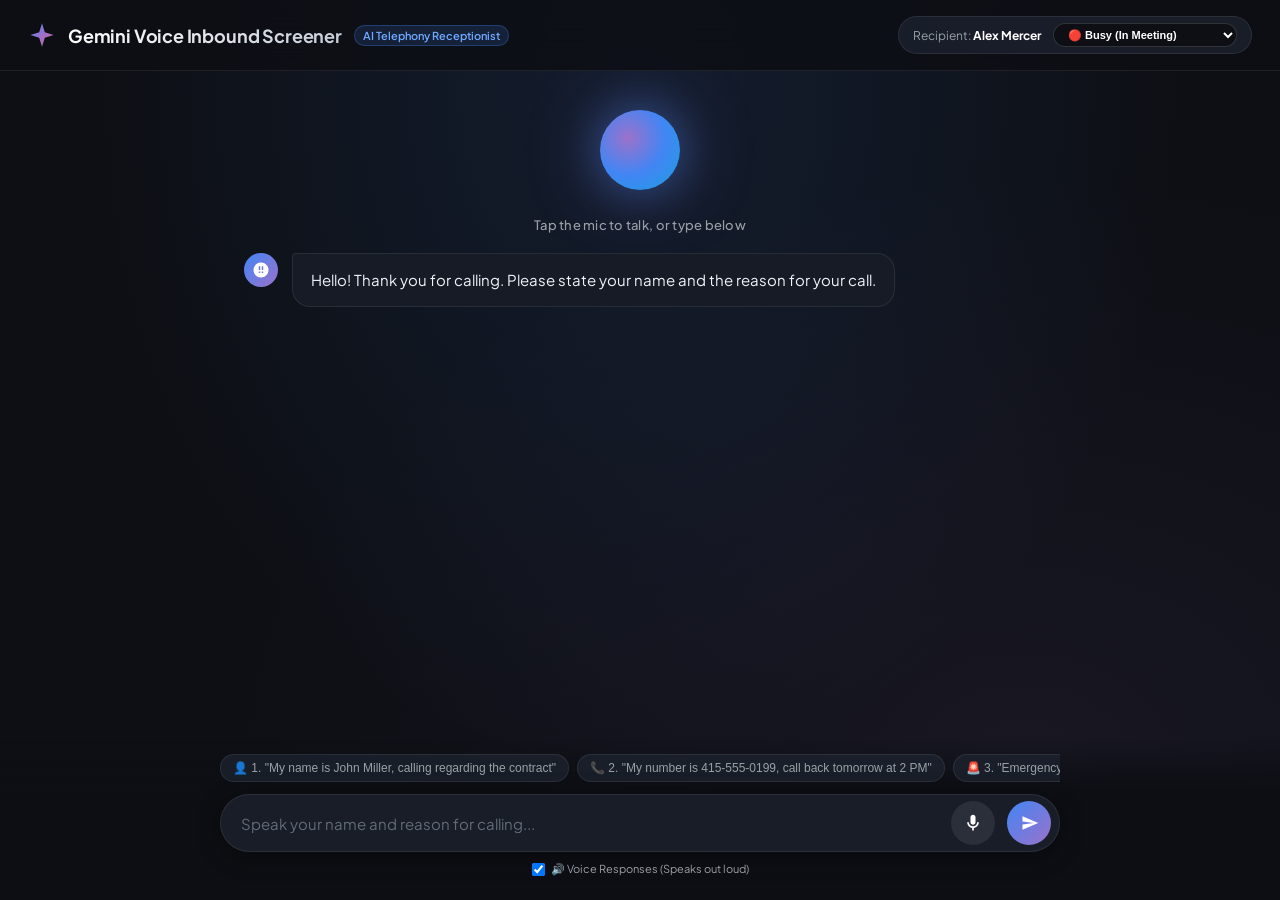
==== frontend/index.html @ 9c3a9e1e "feat(ui): redesign to sleek Gemini Voice Chatbot UI that hears and speaks with animated glowing orb" ====
<!DOCTYPE html>
<html lang="en">
<head>
  <meta charset="UTF-8">
  <meta name="viewport" content="width=device-width, initial-scale=1.0">
  <title>Inbound AI Voice Receptionist — Gemini Voice</title>
  <link rel="preconnect" href="https://fonts.googleapis.com">
  <link rel="preconnect" href="https://fonts.gstatic.com" crossorigin>
  <link href="https://fonts.googleapis.com/css2?family=Google+Sans:wght@400;500;700&family=Plus+Jakarta+Sans:wght@400;500;600;700;800&family=JetBrains+Mono:wght@400;500&display=swap" rel="stylesheet">
  <style>
    :root {
      --bg: #0d0f14;
      --bg-surface: #131720;
      --bubble-user: #1f2533;
      --bubble-bot: #161b26;
      --gemini-blue: #4285f4;
      --gemini-purple: #9b72cb;
      --gemini-pink: #d96570;
      --gemini-cyan: #1ba0e1;
      --text-main: #f0f4f9;
      --text-muted: #9aa0a6;
      --border: rgba(255, 255, 255, 0.08);
      --green: #10b981;
      --red: #ef4444;
      --font-main: 'Google Sans', 'Plus Jakarta Sans', system-ui, sans-serif;
      --font-mono: 'JetBrains Mono', monospace;
    }

    * { box-sizing: border-box; margin: 0; padding: 0; }

    body {
      background: var(--bg);
      background-image: 
        radial-gradient(at 50% 10%, rgba(66, 133, 244, 0.12) 0px, transparent 60%),
        radial-gradient(at 80% 85%, rgba(155, 114, 203, 0.08) 0px, transparent 55%);
      color: var(--text-main);
      font-family: var(--font-main);
      min-height: 100vh;
      display: flex;
      flex-direction: column;
      overflow-x: hidden;
    }

    header {
      padding: 16px 28px;
      display: flex;
      justify-content: space-between;
      align-items: center;
      border-bottom: 1px solid var(--border);
      backdrop-filter: blur(16px);
      position: sticky;
      top: 0;
      z-index: 50;
      background: rgba(13, 15, 20, 0.85);
    }

    .brand { display: flex; align-items: center; gap: 12px; }

    .gemini-sparkle {
      width: 28px;
      height: 28px;
      background: linear-gradient(135deg, #4285f4, #9b72cb, #d96570);
      -webkit-mask: url('data:image/svg+xml;utf8,<svg viewBox="0 0 24 24" xmlns="http://www.w3.org/2000/svg"><path d="M12 2L14.4 9.6L22 12L14.4 14.4L12 22L9.6 14.4L2 12L9.6 9.6L12 2Z"/></svg>') no-repeat center / contain;
      mask: url('data:image/svg+xml;utf8,<svg viewBox="0 0 24 24" xmlns="http://www.w3.org/2000/svg"><path d="M12 2L14.4 9.6L22 12L14.4 14.4L12 22L9.6 14.4L2 12L9.6 9.6L12 2Z"/></svg>') no-repeat center / contain;
    }

    .brand-title {
      font-size: 18px;
      font-weight: 700;
      letter-spacing: -0.01em;
      background: linear-gradient(135deg, #fff, #c3cad5);
      -webkit-background-clip: text;
      -webkit-text-fill-color: transparent;
    }

    .brand-tag {
      font-size: 11px;
      padding: 3px 8px;
      border-radius: 20px;
      background: rgba(66, 133, 244, 0.15);
      color: #70a7ff;
      border: 1px solid rgba(66, 133, 244, 0.3);
      font-weight: 600;
    }

    .recipient-badge {
      display: flex;
      align-items: center;
      gap: 12px;
      background: rgba(31, 37, 51, 0.7);
      border: 1px solid var(--border);
      padding: 6px 14px;
      border-radius: 30px;
    }

    .recipient-text {
      font-size: 12px;
      color: var(--text-muted);
    }
    .recipient-text strong { color: #fff; }

    .status-select {
      background: #0d0f14;
      border: 1px solid rgba(255, 255, 255, 0.15);
      color: #fff;
      padding: 4px 10px;
      border-radius: 20px;
      font-size: 11px;
      font-weight: 600;
      outline: none;
      cursor: pointer;
    }

    .orb-stage {
      display: flex;
      flex-direction: column;
      align-items: center;
      justify-content: center;
      padding: 24px 20px 10px;
    }

    .gemini-orb-container {
      position: relative;
      width: 110px;
      height: 110px;
      display: flex;
      align-items: center;
      justify-content: center;
    }

    .gemini-orb {
      width: 80px;
      height: 80px;
      border-radius: 50%;
      background: radial-gradient(circle at 35% 35%, #9b72cb 0%, #4285f4 50%, #1ba0e1 100%);
      box-shadow: 
        0 0 45px rgba(66, 133, 244, 0.45),
        0 0 80px rgba(155, 114, 203, 0.3);
      filter: blur(0.5px);
      transition: all 0.4s ease;
      animation: orbBreathe 4s infinite ease-in-out;
    }

    .gemini-orb.listening {
      background: radial-gradient(circle at 40% 40%, #10b981 0%, #4285f4 60%, #06b6d4 100%);
      box-shadow: 
        0 0 55px rgba(16, 185, 129, 0.55),
        0 0 90px rgba(66, 133, 244, 0.4);
      animation: orbListen 1.4s infinite ease-in-out;
      transform: scale(1.1);
    }

    .gemini-orb.speaking {
      background: radial-gradient(circle at 30% 30%, #d96570 0%, #9b72cb 50%, #4285f4 100%);
      box-shadow: 
        0 0 60px rgba(217, 101, 112, 0.6),
        0 0 100px rgba(155, 114, 203, 0.45);
      animation: orbSpeak 1.6s infinite ease-in-out;
      transform: scale(1.15);
    }

    @keyframes orbBreathe {
      0%, 100% { transform: scale(1) rotate(0deg); }
      50% { transform: scale(1.05) rotate(180deg); }
    }
    @keyframes orbListen {
      0%, 100% { transform: scale(1.05); }
      50% { transform: scale(1.18); }
    }
    @keyframes orbSpeak {
      0%, 100% { transform: scale(1.08) rotate(0deg); }
      50% { transform: scale(1.22) rotate(120deg); }
    }

    .orb-status {
      margin-top: 12px;
      font-size: 13px;
      font-weight: 500;
      color: var(--text-muted);
      letter-spacing: 0.02em;
    }

    .chat-container {
      flex: 1;
      max-width: 840px;
      width: 100%;
      margin: 0 auto;
      padding: 10px 24px 140px;
      display: flex;
      flex-direction: column;
      gap: 18px;
      overflow-y: auto;
    }

    .message-row {
      display: flex;
      gap: 14px;
      animation: messageIn 0.3s ease forwards;
    }
    @keyframes messageIn {
      from { opacity: 0; transform: translateY(8px); }
      to { opacity: 1; transform: translateY(0); }
    }

    .message-row.user { justify-content: flex-end; }

    .message-avatar.bot {
      width: 34px;
      height: 34px;
      border-radius: 50%;
      display: flex;
      align-items: center;
      justify-content: center;
      flex-shrink: 0;
      background: linear-gradient(135deg, #4285f4, #9b72cb);
    }
    .message-avatar.bot svg { width: 18px; height: 18px; fill: #fff; }

    .message-bubble {
      max-width: 78%;
      padding: 14px 18px;
      border-radius: 18px;
      font-size: 15px;
      line-height: 1.6;
    }

    .message-bubble.bot {
      background: var(--bubble-bot);
      border: 1px solid var(--border);
      color: var(--text-main);
      border-top-left-radius: 4px;
    }

    .message-bubble.user {
      background: var(--bubble-user);
      color: #fff;
      border: 1px solid rgba(255, 255, 255, 0.1);
      border-top-right-radius: 4px;
    }

    .entity-tag-list {
      display: flex;
      flex-wrap: wrap;
      gap: 6px;
      margin-top: 10px;
      padding-top: 10px;
      border-top: 1px solid rgba(255, 255, 255, 0.06);
    }

    .entity-tag {
      font-size: 11px;
      padding: 3px 8px;
      border-radius: 6px;
      font-family: var(--font-mono);
      background: rgba(66, 133, 244, 0.12);
      color: #70a7ff;
      border: 1px solid rgba(66, 133, 244, 0.25);
    }
    .entity-tag.green {
      background: rgba(16, 185, 129, 0.12);
      color: var(--green);
      border-color: rgba(16, 185, 129, 0.25);
    }

    .bottom-bar {
      position: fixed;
      bottom: 0;
      left: 0;
      right: 0;
      background: linear-gradient(to top, rgba(13, 15, 20, 0.96) 70%, transparent);
      padding: 14px 20px 24px;
      display: flex;
      flex-direction: column;
      align-items: center;
      gap: 10px;
      z-index: 100;
    }

    .quick-chips-row {
      display: flex;
      gap: 8px;
      max-width: 840px;
      width: 100%;
      overflow-x: auto;
      padding-bottom: 2px;
    }
    .quick-chips-row::-webkit-scrollbar { display: none; }

    .quick-chip {
      background: rgba(31, 37, 51, 0.7);
      border: 1px solid var(--border);
      color: var(--text-muted);
      padding: 6px 12px;
      border-radius: 20px;
      font-size: 12px;
      white-space: nowrap;
      cursor: pointer;
      transition: all 0.2s ease;
    }
    .quick-chip:hover {
      color: #fff;
      border-color: rgba(66, 133, 244, 0.4);
      background: rgba(66, 133, 244, 0.12);
    }

    .input-pill {
      max-width: 840px;
      width: 100%;
      background: #181d28;
      border: 1px solid var(--border);
      border-radius: 32px;
      padding: 6px 8px 6px 20px;
      display: flex;
      align-items: center;
      gap: 12px;
      box-shadow: 0 4px 24px rgba(0, 0, 0, 0.4);
      transition: all 0.2s ease;
    }

    .input-pill:focus-within {
      border-color: rgba(66, 133, 244, 0.5);
      box-shadow: 0 0 20px rgba(66, 133, 244, 0.25);
    }

    .input-pill input {
      flex: 1;
      background: transparent;
      border: none;
      outline: none;
      color: #fff;
      font-family: var(--font-main);
      font-size: 15px;
    }
    .input-pill input::placeholder { color: #636b77; }

    .mic-button {
      width: 44px;
      height: 44px;
      border-radius: 50%;
      border: none;
      background: rgba(255, 255, 255, 0.08);
      color: #fff;
      cursor: pointer;
      display: flex;
      align-items: center;
      justify-content: center;
      transition: all 0.2s ease;
    }
    .mic-button:hover { background: rgba(255, 255, 255, 0.16); }

    .mic-button.recording {
      background: var(--red);
      box-shadow: 0 0 16px rgba(239, 68, 68, 0.6);
      animation: pulseMic 1s infinite alternate;
    }
    @keyframes pulseMic { 0% { transform: scale(1); } 100% { transform: scale(1.1); } }

    .mic-button svg { width: 20px; height: 20px; fill: currentColor; }

    .send-button {
      width: 44px;
      height: 44px;
      border-radius: 50%;
      border: none;
      background: linear-gradient(135deg, #4285f4, #9b72cb);
      color: #fff;
      cursor: pointer;
      display: flex;
      align-items: center;
      justify-content: center;
      transition: all 0.2s ease;
    }
    .send-button:hover { filter: brightness(1.15); }
    .send-button svg { width: 18px; height: 18px; fill: #fff; transform: translateX(1px); }

    .tts-toggle-pill {
      display: flex;
      align-items: center;
      gap: 6px;
      font-size: 11px;
      color: var(--text-muted);
      cursor: pointer;
      user-select: none;
    }
  </style>
</head>
<body>

  <header>
    <div class="brand">
      <div class="gemini-sparkle"></div>
      <div class="brand-title">Gemini Voice Inbound Screener</div>
      <div class="brand-tag">AI Telephony Receptionist</div>
    </div>

    <div class="recipient-badge">
      <div class="recipient-text">Recipient: <strong>Alex Mercer</strong></div>
      <select id="recipient-status-select" class="status-select" onchange="onStatusChange(this.value)">
        <option value="BUSY" selected>🔴 Busy (In Meeting)</option>
        <option value="AVAILABLE">🟢 Available (Transfer Call)</option>
      </select>
    </div>
  </header>

  <div class="orb-stage">
    <div class="gemini-orb-container">
      <div class="gemini-orb" id="gemini-orb"></div>
    </div>
    <div class="orb-status" id="orb-status">Tap the mic to talk, or type below</div>
  </div>

  <div class="chat-container" id="chat-stream"></div>

  <div class="bottom-bar">
    <div class="quick-chips-row">
      <button class="quick-chip" onclick="fillAndSend('Hi, my name is John Miller and I am calling regarding the commercial contract proposal.')">
        👤 1. "My name is John Miller, calling regarding the contract"
      </button>
      <button class="quick-chip" onclick="fillAndSend('My phone number is 415-555-0199 and the best time to reach me is tomorrow at 2 PM.')">
        📞 2. "My number is 415-555-0199, call back tomorrow at 2 PM"
      </button>
      <button class="quick-chip" onclick="fillAndSend('This is Sarah Connor, our production database is down, emergency!')">
        🚨 3. "Emergency outage on database!"
      </button>
    </div>

    <div class="input-pill">
      <input type="text" id="user-input" placeholder="Speak your name and reason for calling..." onkeydown="handleKey(event)">
      
      <button class="mic-button" id="mic-btn" onclick="toggleMic()" title="Click to talk with your voice">
        <svg viewBox="0 0 24 24"><path d="M12 14c1.66 0 3-1.34 3-3V5c0-1.66-1.34-3-3-3S9 3.34 9 5v6c0 1.66 1.34 3 3 3zm5-3c0 2.76-2.24 5-5 5s-5-2.24-5-5H5c0 3.53 2.61 6.43 6 6.92V21h2v-3.08c3.39-.49 6-3.39 6-6.92h-2z"/></svg>
      </button>

      <button class="send-button" onclick="submitUserMessage()" title="Send message">
        <svg viewBox="0 0 24 24"><path d="M2.01 21L23 12 2.01 3 2 10l15 2-15 2z"/></svg>
      </button>
    </div>

    <label class="tts-toggle-pill">
      <input type="checkbox" id="tts-checkbox" checked>
      <span>🔊 Voice Responses (Speaks out loud)</span>
    </label>
  </div>

  <script>
    let callState = "GREETING";
    let callerEntities = { name: null, reason: null, phone: null, bestTime: null };
    let isRecording = false;
    let recognition = null;
    const synth = window.speechSynthesis;

    let recipient = {
      name: "Alex Mercer",
      status: "BUSY"
    };

    const INITIAL_GREETING = "Hello! Thank you for calling. Please state your name and the reason for your call.";

    document.addEventListener('DOMContentLoaded', () => {
      initSpeech();
      setTimeout(() => {
        botSpeak(INITIAL_GREETING);
      }, 500);
    });

    function initSpeech() {
      const SpeechRecognition = window.SpeechRecognition || window.webkitSpeechRecognition;
      if (SpeechRecognition) {
        recognition = new SpeechRecognition();
        recognition.continuous = false;
        recognition.interimResults = false;
        recognition.lang = 'en-US';

        recognition.onstart = () => {
          isRecording = true;
          document.getElementById('mic-btn').classList.add('recording');
          document.getElementById('gemini-orb').classList.add('listening');
          document.getElementById('orb-status').textContent = "Listening to you...";
        };

        recognition.onresult = (e) => {
          const transcript = e.results[0][0].transcript;
          document.getElementById('user-input').value = transcript;
          submitUserMessage();
        };

        recognition.onend = () => { stopMic(); };
        recognition.onerror = () => { stopMic(); };
      }
    }

    function toggleMic() {
      if (!recognition) {
        alert("Speech Recognition is not available in this browser. Please type in the input bar.");
        return;
      }
      if (!isRecording) {
        recognition.start();
      } else {
        recognition.stop();
      }
    }

    function stopMic() {
      isRecording = false;
      document.getElementById('mic-btn').classList.remove('recording');
      document.getElementById('gemini-orb').classList.remove('listening');
      document.getElementById('orb-status').textContent = "Tap the mic to talk, or type below";
    }

    function onStatusChange(newStatus) {
      recipient.status = newStatus;
      fetch('/api/recipient/status', {
        method: 'POST',
        headers: { 'Content-Type': 'application/json' },
        body: JSON.stringify({ status: newStatus })
      }).catch(() => {});
    }

    function handleKey(e) {
      if (e.key === 'Enter') {
        submitUserMessage();
      }
    }

    function fillAndSend(text) {
      document.getElementById('user-input').value = text;
      submitUserMessage();
    }

    function submitUserMessage() {
      const input = document.getElementById('user-input');
      const text = input.value.trim();
      if (!text) return;

      appendMessage('user', text);
      input.value = '';

      fetch('/api/call/turn', {
        method: 'POST',
        headers: { 'Content-Type': 'application/json' },
        body: JSON.stringify({ session_id: 'gemini_session_1', speech_text: text })
      })
      .then(res => res.json())
      .then(data => {
        botSpeak(data.bot_speech_response, data.extracted_entities);
      })
      .catch(() => {
        processTurnLocally(text);
      });
    }

    function processTurnLocally(text) {
      const nameMatch = text.match(/(?:my name is|name's|this is|i am|i'm)\s+([A-Z][a-z]+(?:\s+[A-Z][a-z]+)?)/i)
                     || text.match(/\b([A-Z][a-z]+\s+[A-Z][a-z]+)\s+(?:here|speaking)\b/i);
      if (nameMatch && !callerEntities.name) {
        callerEntities.name = nameMatch[1].trim();
      }

      const reasonMatch = text.match(/(?:calling regarding|calling about|calling to discuss|calling to|regarding|about)\s+([^.,;]+)/i);
      if (reasonMatch && !callerEntities.reason) {
        callerEntities.reason = reasonMatch[1].trim();
      }

      const phoneMatch = text.match(/(?:\+?\d{1,3}[-.\s]?)?\(?\d{3}\)?[-.\s]?\d{3}[-.\s]?\d{4}/);
      if (phoneMatch) {
        callerEntities.phone = phoneMatch[0].trim();
      }

      const timeMatch = text.match(/(?:best time (?:is|to call(?: me)?(?: is)?)|available)\s+([^.,;]+)/i)
                     || text.match(/(?:tomorrow|today|monday|tuesday|wednesday|thursday|friday)\s+(?:at\s+\d{1,2}(?::\d{2})?\s*(?:am|pm)?|morning|afternoon|evening)/i);
      if (timeMatch) {
        callerEntities.bestTime = timeMatch[0].trim();
      }

      const name = callerEntities.name || "there";
      const reason = callerEntities.reason || "your call";

      if (callState === "GREETING" || callState === "AWAITING_NAME_AND_REASON") {
        if (recipient.status === "AVAILABLE") {
          callState = "COMPLETED";
          const botReply = `Thank you, ${name}! ${recipient.name} is available right now. Please hold on for just a moment while I transfer your call directly to discuss ${reason}.`;
          botSpeak(botReply, callerEntities);
        } else {
          callState = "AWAITING_CALLBACK";
          const botReply = `Thank you, ${name}. ${recipient.name} is currently busy in a meeting and cannot take your call right now. Could you please share your phone number and the best time for him to reach back to you?`;
          botSpeak(botReply, callerEntities);
        }
      } else if (callState === "AWAITING_CALLBACK") {
        callState = "COMPLETED";
        const phone = callerEntities.phone || "your number";
        const bestTime = callerEntities.bestTime || "as soon as possible";
        const botReply = `Thank you, ${name}! I have recorded your number as ${phone} and requested a callback for ${bestTime} regarding ${reason}. ${recipient.name} has been notified and will reach back to you then. Have a wonderful day!`;
        botSpeak(botReply, callerEntities);
      } else {
        const botReply = `Your request has already been logged, ${name}. ${recipient.name} will call you back. Thank you and goodbye!`;
        botSpeak(botReply, callerEntities);
      }
    }

    function botSpeak(text, entities = null) {
      appendMessage('bot', text, entities);

      const orb = document.getElementById('gemini-orb');
      const status = document.getElementById('orb-status');

      orb.classList.remove('listening');
      orb.classList.add('speaking');
      status.textContent = "Gemini is speaking...";

      const ttsOn = document.getElementById('tts-checkbox').checked;
      if (ttsOn && synth) {
        synth.cancel();
        const utterance = new SpeechSynthesisUtterance(text);
        utterance.rate = 1.0;
        utterance.pitch = 1.0;
        utterance.onend = () => {
          orb.classList.remove('speaking');
          status.textContent = "Tap the mic to talk, or type below";
        };
        utterance.onerror = () => {
          orb.classList.remove('speaking');
          status.textContent = "Tap the mic to talk, or type below";
        };
        synth.speak(utterance);
      } else {
        setTimeout(() => {
          orb.classList.remove('speaking');
          status.textContent = "Tap the mic to talk, or type below";
        }, 1500);
      }
    }

    function appendMessage(sender, text, entities = null) {
      const container = document.getElementById('chat-stream');
      const row = document.createElement('div');
      row.className = `message-row ${sender}`;

      let avatarHtml = '';
      if (sender === 'bot') {
        avatarHtml = `
          <div class="message-avatar bot">
            <svg viewBox="0 0 24 24"><path d="M12 2C6.48 2 2 6.48 2 12s4.48 10 10 10 10-4.48 10-10S17.52 2 12 2zm-1 14H9v-2h2v2zm0-4H9V7h2v5zm4 4h-2v-2h2v2zm0-4h-2V7h2v5z"/></svg>
          </div>
        `;
      }

      let tagsHtml = '';
      if (entities && (entities.caller_name || entities.name || entities.phone_number || entities.phone)) {
        const n = entities.caller_name || entities.name;
        const r = entities.reason_for_calling || entities.reason;
        const p = entities.phone_number || entities.phone;
        const t = entities.best_time_to_reach || entities.bestTime;
        
        tagsHtml = '<div class="entity-tag-list">';
        if (n) tagsHtml += `<span class="entity-tag green">✓ Name: ${escapeHtml(n)}</span>`;
        if (r) tagsHtml += `<span class="entity-tag">✓ Reason: ${escapeHtml(r)}</span>`;
        if (p) tagsHtml += `<span class="entity-tag green">✓ Phone: ${escapeHtml(p)}</span>`;
        if (t) tagsHtml += `<span class="entity-tag">✓ Time: ${escapeHtml(t)}</span>`;
        tagsHtml += '</div>';
      }

      const bubble = `
        <div class="message-bubble ${sender}">
          ${escapeHtml(text)}
          ${tagsHtml}
        </div>
      `;

      row.innerHTML = sender === 'bot' ? (avatarHtml + bubble) : bubble;
      container.appendChild(row);
      container.scrollTop = container.scrollHeight;
    }

    function escapeHtml(str) {
      return str.replace(/&/g, '&amp;').replace(/</g, '&lt;').replace(/>/g, '&gt;');
    }
  </script>
</body>
</html>
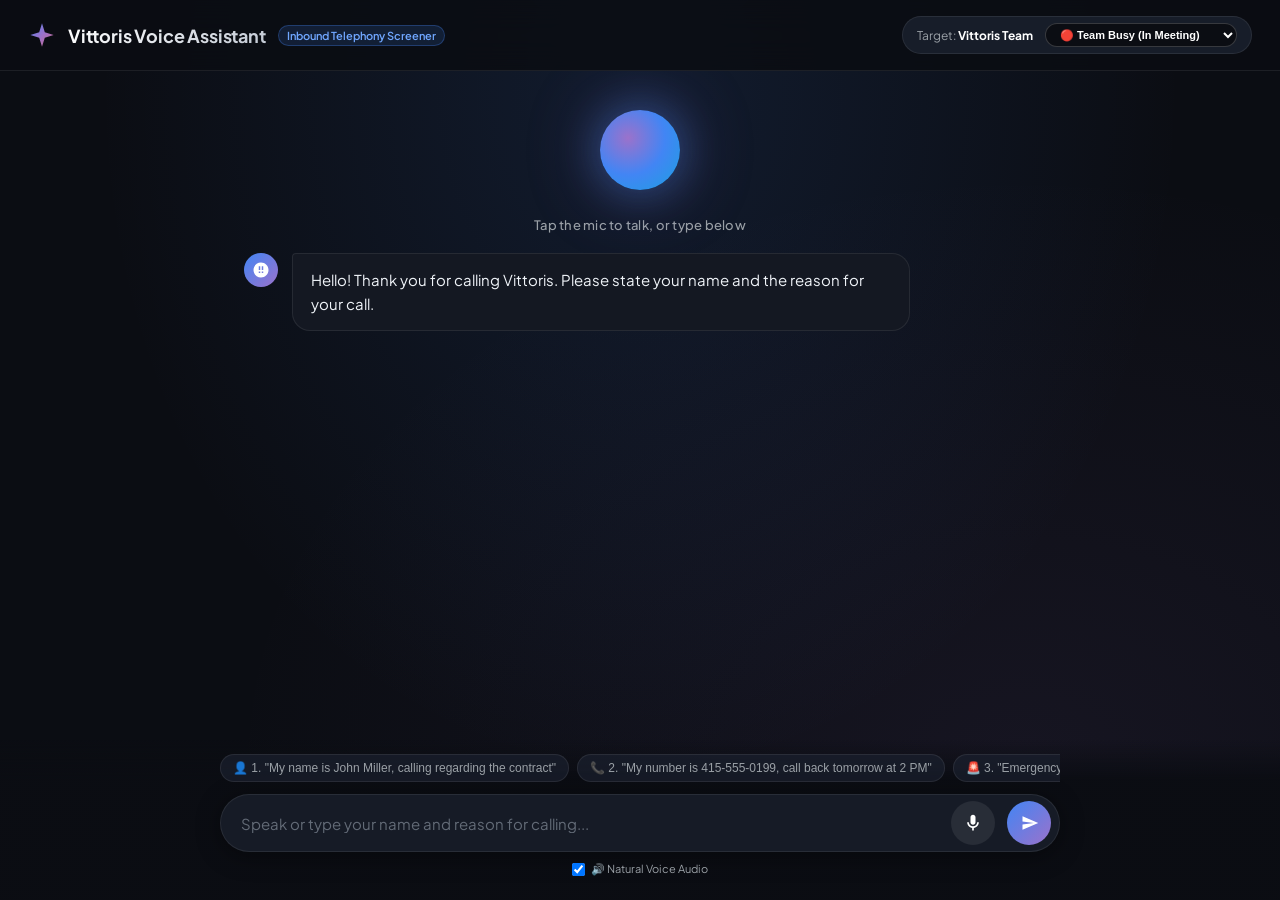
==== commit 01e924f2: "fix(receptionist): Vittoris team branding, digit-by-digit TTS, 2.5s debounce, and updated test suite" ====
--- a/frontend/index.html
+++ b/frontend/index.html
@@ -3,20 +3,18 @@
 <head>
   <meta charset="UTF-8">
   <meta name="viewport" content="width=device-width, initial-scale=1.0">
-  <title>Inbound AI Voice Receptionist — Gemini Voice</title>
+  <title>Inbound AI Voice Receptionist — Vittoris Team</title>
   <link rel="preconnect" href="https://fonts.googleapis.com">
   <link rel="preconnect" href="https://fonts.gstatic.com" crossorigin>
   <link href="https://fonts.googleapis.com/css2?family=Google+Sans:wght@400;500;700&family=Plus+Jakarta+Sans:wght@400;500;600;700;800&family=JetBrains+Mono:wght@400;500&display=swap" rel="stylesheet">
   <style>
     :root {
-      --bg: #0d0f14;
-      --bg-surface: #131720;
-      --bubble-user: #1f2533;
-      --bubble-bot: #161b26;
+      --bg: #0b0d13;
+      --bubble-user: #1c2230;
+      --bubble-bot: #141822;
       --gemini-blue: #4285f4;
       --gemini-purple: #9b72cb;
       --gemini-pink: #d96570;
-      --gemini-cyan: #1ba0e1;
       --text-main: #f0f4f9;
       --text-muted: #9aa0a6;
       --border: rgba(255, 255, 255, 0.08);
@@ -51,7 +49,7 @@
       position: sticky;
       top: 0;
       z-index: 50;
-      background: rgba(13, 15, 20, 0.85);
+      background: rgba(11, 13, 19, 0.88);
     }
 
     .brand { display: flex; align-items: center; gap: 12px; }
@@ -87,7 +85,7 @@
       display: flex;
       align-items: center;
       gap: 12px;
-      background: rgba(31, 37, 51, 0.7);
+      background: rgba(28, 34, 48, 0.8);
       border: 1px solid var(--border);
       padding: 6px 14px;
       border-radius: 30px;
@@ -100,8 +98,8 @@
     .recipient-text strong { color: #fff; }
 
     .status-select {
-      background: #0d0f14;
-      border: 1px solid rgba(255, 255, 255, 0.15);
+      background: #0b0d13;
+      border: 1px solid rgba(255, 255, 255, 0.18);
       color: #fff;
       padding: 4px 10px;
       border-radius: 20px;
@@ -185,7 +183,7 @@
       max-width: 840px;
       width: 100%;
       margin: 0 auto;
-      padding: 10px 24px 140px;
+      padding: 10px 24px 150px;
       display: flex;
       flex-direction: column;
       gap: 18px;
@@ -267,7 +265,7 @@
       bottom: 0;
       left: 0;
       right: 0;
-      background: linear-gradient(to top, rgba(13, 15, 20, 0.96) 70%, transparent);
+      background: linear-gradient(to top, rgba(11, 13, 19, 0.98) 75%, transparent);
       padding: 14px 20px 24px;
       display: flex;
       flex-direction: column;
@@ -287,7 +285,7 @@
     .quick-chips-row::-webkit-scrollbar { display: none; }
 
     .quick-chip {
-      background: rgba(31, 37, 51, 0.7);
+      background: rgba(28, 34, 48, 0.7);
       border: 1px solid var(--border);
       color: var(--text-muted);
       padding: 6px 12px;
@@ -306,7 +304,7 @@
     .input-pill {
       max-width: 840px;
       width: 100%;
-      background: #181d28;
+      background: #161b26;
       border: 1px solid var(--border);
       border-radius: 32px;
       padding: 6px 8px 6px 20px;
@@ -373,6 +371,12 @@
     .send-button:hover { filter: brightness(1.15); }
     .send-button svg { width: 18px; height: 18px; fill: #fff; transform: translateX(1px); }
 
+    .controls-footer {
+      display: flex;
+      align-items: center;
+      gap: 18px;
+    }
+
     .tts-toggle-pill {
       display: flex;
       align-items: center;
@@ -382,6 +386,13 @@
       cursor: pointer;
       user-select: none;
     }
+
+    .silence-indicator {
+      font-size: 11px;
+      color: #70a7ff;
+      font-family: var(--font-mono);
+      display: none;
+    }
   </style>
 </head>
 <body>
@@ -389,15 +400,15 @@
   <header>
     <div class="brand">
       <div class="gemini-sparkle"></div>
-      <div class="brand-title">Gemini Voice Inbound Screener</div>
-      <div class="brand-tag">AI Telephony Receptionist</div>
+      <div class="brand-title">Vittoris Voice Assistant</div>
+      <div class="brand-tag">Inbound Telephony Screener</div>
     </div>
 
     <div class="recipient-badge">
-      <div class="recipient-text">Recipient: <strong>Alex Mercer</strong></div>
+      <div class="recipient-text">Target: <strong>Vittoris Team</strong></div>
       <select id="recipient-status-select" class="status-select" onchange="onStatusChange(this.value)">
-        <option value="BUSY" selected>🔴 Busy (In Meeting)</option>
-        <option value="AVAILABLE">🟢 Available (Transfer Call)</option>
+        <option value="BUSY" selected>🔴 Team Busy (In Meeting)</option>
+        <option value="AVAILABLE">🟢 Team Available (Transfer)</option>
       </select>
     </div>
   </header>
@@ -425,7 +436,7 @@
     </div>
 
     <div class="input-pill">
-      <input type="text" id="user-input" placeholder="Speak your name and reason for calling..." onkeydown="handleKey(event)">
+      <input type="text" id="user-input" placeholder="Speak or type your name and reason for calling..." onkeydown="handleKey(event)">
       
       <button class="mic-button" id="mic-btn" onclick="toggleMic()" title="Click to talk with your voice">
         <svg viewBox="0 0 24 24"><path d="M12 14c1.66 0 3-1.34 3-3V5c0-1.66-1.34-3-3-3S9 3.34 9 5v6c0 1.66 1.34 3 3 3zm5-3c0 2.76-2.24 5-5 5s-5-2.24-5-5H5c0 3.53 2.61 6.43 6 6.92V21h2v-3.08c3.39-.49 6-3.39 6-6.92h-2z"/></svg>
@@ -436,10 +447,13 @@
       </button>
     </div>
 
-    <label class="tts-toggle-pill">
-      <input type="checkbox" id="tts-checkbox" checked>
-      <span>🔊 Voice Responses (Speaks out loud)</span>
-    </label>
+    <div class="controls-footer">
+      <label class="tts-toggle-pill">
+        <input type="checkbox" id="tts-checkbox" checked>
+        <span>🔊 Natural Voice Audio</span>
+      </label>
+      <span class="silence-indicator" id="silence-indicator">Listening (takes a 2.5s pause to finish)...</span>
+    </div>
   </div>
 
   <script>
@@ -447,41 +461,86 @@
     let callerEntities = { name: null, reason: null, phone: null, bestTime: null };
     let isRecording = false;
     let recognition = null;
+    let silenceTimer = null;
+    let bestNaturalVoice = null;
     const synth = window.speechSynthesis;
 
     let recipient = {
-      name: "Alex Mercer",
+      name: "the Vittoris team",
       status: "BUSY"
     };
 
-    const INITIAL_GREETING = "Hello! Thank you for calling. Please state your name and the reason for your call.";
+    const INITIAL_GREETING = "Hello! Thank you for calling Vittoris. Please state your name and the reason for your call.";
+
+    // Select the most natural human voice available
+    function loadVoices() {
+      if (!synth) return;
+      const voices = synth.getVoices();
+      // Look for natural English voices (Google US English, Samantha, Karen, Daniel, natural)
+      bestNaturalVoice = voices.find(v => v.name.includes("Google US English") || v.name.includes("Natural") || v.name.includes("Samantha"))
+                      || voices.find(v => v.lang.startsWith("en-US") || v.lang.startsWith("en"))
+                      || voices[0];
+    }
+
+    if (synth) {
+      synth.onvoiceschanged = loadVoices;
+      loadVoices();
+    }
 
     document.addEventListener('DOMContentLoaded', () => {
       initSpeech();
+      loadVoices();
       setTimeout(() => {
         botSpeak(INITIAL_GREETING);
       }, 500);
     });
 
+    /**
+     * Converts phone numbers to digit-by-digit spoken words with commas
+     * e.g. "415-555-0199" -> "4 1 5, 5 5 5, 0 1 9 9"
+     */
+    function convertNumbersToDigitSpeech(text) {
+      return text.replace(/(?:\+?1[-.\s]?)?\(?(\d{3})\)?[-.\s]?(\d{3})[-.\s]?(\d{4})/g, (match, p1, p2, p3) => {
+        const d1 = p1.split('').join(' ');
+        const d2 = p2.split('').join(' ');
+        const d3 = p3.split('').join(' ');
+        return `${d1}, ${d2}, ${d3}`;
+      });
+    }
+
     function initSpeech() {
       const SpeechRecognition = window.SpeechRecognition || window.webkitSpeechRecognition;
       if (SpeechRecognition) {
         recognition = new SpeechRecognition();
-        recognition.continuous = false;
-        recognition.interimResults = false;
+        recognition.continuous = true;       // Don't cut off abruptly!
+        recognition.interimResults = true;    // Live feedback as user speaks
         recognition.lang = 'en-US';
 
         recognition.onstart = () => {
           isRecording = true;
           document.getElementById('mic-btn').classList.add('recording');
           document.getElementById('gemini-orb').classList.add('listening');
-          document.getElementById('orb-status').textContent = "Listening to you...";
+          document.getElementById('orb-status').textContent = "Listening to you... (Speak at your own pace)";
+          document.getElementById('silence-indicator').style.display = "inline";
         };
 
         recognition.onresult = (e) => {
-          const transcript = e.results[0][0].transcript;
-          document.getElementById('user-input').value = transcript;
-          submitUserMessage();
+          let currentTranscript = '';
+          for (let i = e.resultIndex; i < e.results.length; ++i) {
+            currentTranscript += e.results[i][0].transcript;
+          }
+
+          if (currentTranscript.trim()) {
+            document.getElementById('user-input').value = currentTranscript.trim();
+          }
+
+          // Debounce: Wait 2.5 seconds of silence before submitting, so it never rushes!
+          clearTimeout(silenceTimer);
+          silenceTimer = setTimeout(() => {
+            if (document.getElementById('user-input').value.trim()) {
+              submitUserMessage();
+            }
+          }, 2500);
         };
 
         recognition.onend = () => { stopMic(); };
@@ -495,17 +554,23 @@
         return;
       }
       if (!isRecording) {
+        if (synth && synth.speaking) {
+          synth.cancel(); // Mute bot if caller wants to talk
+        }
         recognition.start();
       } else {
         recognition.stop();
+        clearTimeout(silenceTimer);
       }
     }
 
     function stopMic() {
       isRecording = false;
+      clearTimeout(silenceTimer);
       document.getElementById('mic-btn').classList.remove('recording');
       document.getElementById('gemini-orb').classList.remove('listening');
       document.getElementById('orb-status').textContent = "Tap the mic to talk, or type below";
+      document.getElementById('silence-indicator').style.display = "none";
     }
 
     function onStatusChange(newStatus) {
@@ -519,27 +584,34 @@
 
     function handleKey(e) {
       if (e.key === 'Enter') {
+        clearTimeout(silenceTimer);
         submitUserMessage();
       }
     }
 
     function fillAndSend(text) {
+      clearTimeout(silenceTimer);
       document.getElementById('user-input').value = text;
       submitUserMessage();
     }
 
     function submitUserMessage() {
+      clearTimeout(silenceTimer);
       const input = document.getElementById('user-input');
       const text = input.value.trim();
       if (!text) return;
 
+      if (recognition && isRecording) {
+        recognition.stop();
+      }
+
       appendMessage('user', text);
       input.value = '';
 
       fetch('/api/call/turn', {
         method: 'POST',
         headers: { 'Content-Type': 'application/json' },
-        body: JSON.stringify({ session_id: 'gemini_session_1', speech_text: text })
+        body: JSON.stringify({ session_id: 'gemini_vittoris_1', speech_text: text })
       })
       .then(res => res.json())
       .then(data => {
@@ -551,22 +623,26 @@
     }
 
     function processTurnLocally(text) {
-      const nameMatch = text.match(/(?:my name is|name's|this is|i am|i'm)\s+([A-Z][a-z]+(?:\s+[A-Z][a-z]+)?)/i)
+      // 1. Extract Name (stop cleanly before 'calling', 'about', etc.)
+      const nameMatch = text.match(/(?:my name is|name's|this is|i am|i'm)\s+([A-Za-z]+(?:\s+[A-Za-z]+){0,2})(?=\s+(?:calling|about|regarding|from|with|and|,|\.|$))/i)
                      || text.match(/\b([A-Z][a-z]+\s+[A-Z][a-z]+)\s+(?:here|speaking)\b/i);
       if (nameMatch && !callerEntities.name) {
         callerEntities.name = nameMatch[1].trim();
       }
 
+      // 2. Extract Reason
       const reasonMatch = text.match(/(?:calling regarding|calling about|calling to discuss|calling to|regarding|about)\s+([^.,;]+)/i);
       if (reasonMatch && !callerEntities.reason) {
         callerEntities.reason = reasonMatch[1].trim();
       }
 
+      // 3. Extract Phone
       const phoneMatch = text.match(/(?:\+?\d{1,3}[-.\s]?)?\(?\d{3}\)?[-.\s]?\d{3}[-.\s]?\d{4}/);
       if (phoneMatch) {
         callerEntities.phone = phoneMatch[0].trim();
       }
 
+      // 4. Extract Best Time
       const timeMatch = text.match(/(?:best time (?:is|to call(?: me)?(?: is)?)|available)\s+([^.,;]+)/i)
                      || text.match(/(?:tomorrow|today|monday|tuesday|wednesday|thursday|friday)\s+(?:at\s+\d{1,2}(?::\d{2})?\s*(?:am|pm)?|morning|afternoon|evening)/i);
       if (timeMatch) {
@@ -579,21 +655,22 @@
       if (callState === "GREETING" || callState === "AWAITING_NAME_AND_REASON") {
         if (recipient.status === "AVAILABLE") {
           callState = "COMPLETED";
-          const botReply = `Thank you, ${name}! ${recipient.name} is available right now. Please hold on for just a moment while I transfer your call directly to discuss ${reason}.`;
+          const botReply = `Thank you, ${name}! The Vittoris team is available right now. Please hold on for just a moment while I connect your call directly to discuss ${reason}.`;
           botSpeak(botReply, callerEntities);
         } else {
           callState = "AWAITING_CALLBACK";
-          const botReply = `Thank you, ${name}. ${recipient.name} is currently busy in a meeting and cannot take your call right now. Could you please share your phone number and the best time for him to reach back to you?`;
+          const botReply = `Thank you, ${name}. The Vittoris team is currently busy and unavailable to take your call right now. Could you please share your phone number and the best time for our team to reach back to you?`;
           botSpeak(botReply, callerEntities);
         }
       } else if (callState === "AWAITING_CALLBACK") {
         callState = "COMPLETED";
-        const phone = callerEntities.phone || "your number";
+        const phone = callerEntities.phone || "your provided number";
+        const spokenPhone = convertNumbersToDigitSpeech(phone);
         const bestTime = callerEntities.bestTime || "as soon as possible";
-        const botReply = `Thank you, ${name}! I have recorded your number as ${phone} and requested a callback for ${bestTime} regarding ${reason}. ${recipient.name} has been notified and will reach back to you then. Have a wonderful day!`;
+        const botReply = `Thank you, ${name}! I have noted your number as ${spokenPhone}, and requested a callback for ${bestTime} regarding ${reason}. The Vittoris team has been notified and will call you back then. Have a wonderful day!`;
         botSpeak(botReply, callerEntities);
       } else {
-        const botReply = `Your request has already been logged, ${name}. ${recipient.name} will call you back. Thank you and goodbye!`;
+        const botReply = `Your request has already been logged, ${name}. The Vittoris team will call you back. Thank you and goodbye!`;
         botSpeak(botReply, callerEntities);
       }
     }
@@ -606,13 +683,20 @@
 
       orb.classList.remove('listening');
       orb.classList.add('speaking');
-      status.textContent = "Gemini is speaking...";
+      status.textContent = "Vittoris Assistant is speaking...";
 
       const ttsOn = document.getElementById('tts-checkbox').checked;
       if (ttsOn && synth) {
         synth.cancel();
-        const utterance = new SpeechSynthesisUtterance(text);
-        utterance.rate = 1.0;
+
+        // Convert phone numbers in spoken text to spaced digits so it reads digit-by-digit!
+        const spokenText = convertNumbersToDigitSpeech(text);
+
+        const utterance = new SpeechSynthesisUtterance(spokenText);
+        if (bestNaturalVoice) {
+          utterance.voice = bestNaturalVoice;
+        }
+        utterance.rate = 0.95; // Natural, realistic conversational speed
         utterance.pitch = 1.0;
         utterance.onend = () => {
           orb.classList.remove('speaking');
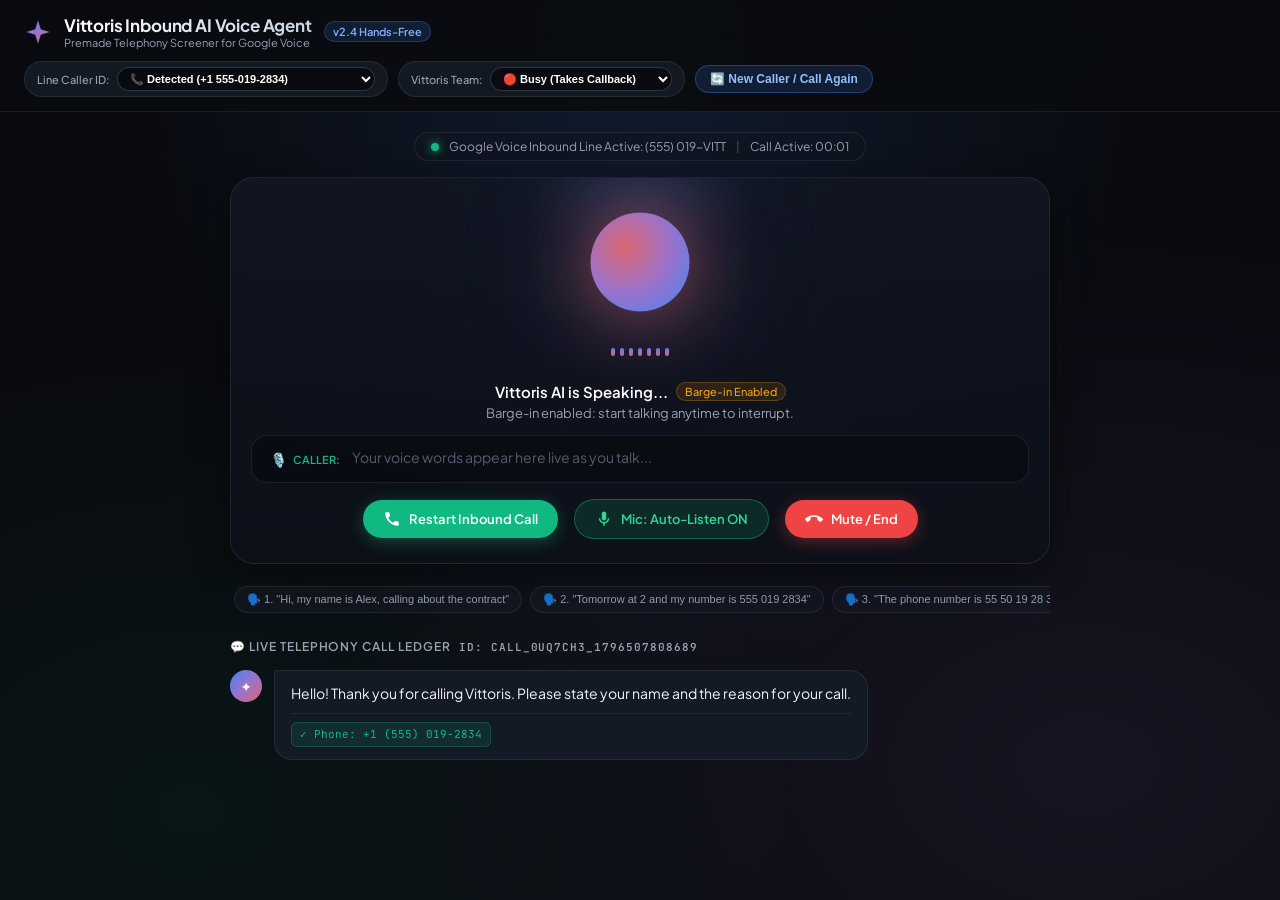
==== commit 3432c32b: "feat: hands-free voice receptionist with auto-mic, barge-in, caller ID integration, and GitHub Pages" ====
--- a/frontend/index.html
+++ b/frontend/index.html
@@ -9,17 +9,20 @@
   <link href="https://fonts.googleapis.com/css2?family=Google+Sans:wght@400;500;700&family=Plus+Jakarta+Sans:wght@400;500;600;700;800&family=JetBrains+Mono:wght@400;500&display=swap" rel="stylesheet">
   <style>
     :root {
-      --bg: #0b0d13;
-      --bubble-user: #1c2230;
-      --bubble-bot: #141822;
+      --bg: #090b10;
+      --panel: #111520;
+      --panel-border: rgba(255, 255, 255, 0.08);
+      --bubble-bot: #141926;
+      --bubble-user: #1d2538;
       --gemini-blue: #4285f4;
       --gemini-purple: #9b72cb;
       --gemini-pink: #d96570;
-      --text-main: #f0f4f9;
-      --text-muted: #9aa0a6;
-      --border: rgba(255, 255, 255, 0.08);
+      --gemini-gradient: linear-gradient(135deg, #4285f4, #9b72cb, #d96570);
       --green: #10b981;
       --red: #ef4444;
+      --amber: #f59e0b;
+      --text-main: #f3f6fc;
+      --text-muted: #9aa2b4;
       --font-main: 'Google Sans', 'Plus Jakarta Sans', system-ui, sans-serif;
       --font-mono: 'JetBrains Mono', monospace;
     }
@@ -29,8 +32,9 @@
     body {
       background: var(--bg);
       background-image: 
-        radial-gradient(at 50% 10%, rgba(66, 133, 244, 0.12) 0px, transparent 60%),
-        radial-gradient(at 80% 85%, rgba(155, 114, 203, 0.08) 0px, transparent 55%);
+        radial-gradient(at 50% 0%, rgba(66, 133, 244, 0.14) 0px, transparent 55%),
+        radial-gradient(at 85% 85%, rgba(155, 114, 203, 0.09) 0px, transparent 50%),
+        radial-gradient(at 15% 90%, rgba(16, 185, 129, 0.06) 0px, transparent 40%);
       color: var(--text-main);
       font-family: var(--font-main);
       min-height: 100vh;
@@ -40,16 +44,18 @@
     }
 
     header {
-      padding: 16px 28px;
+      padding: 14px 24px;
       display: flex;
       justify-content: space-between;
       align-items: center;
-      border-bottom: 1px solid var(--border);
-      backdrop-filter: blur(16px);
+      border-bottom: 1px solid var(--panel-border);
+      backdrop-filter: blur(20px);
       position: sticky;
       top: 0;
       z-index: 50;
-      background: rgba(11, 13, 19, 0.88);
+      background: rgba(9, 11, 16, 0.92);
+      flex-wrap: wrap;
+      gap: 12px;
     }
 
     .brand { display: flex; align-items: center; gap: 12px; }
@@ -57,16 +63,16 @@
     .gemini-sparkle {
       width: 28px;
       height: 28px;
-      background: linear-gradient(135deg, #4285f4, #9b72cb, #d96570);
+      background: var(--gemini-gradient);
       -webkit-mask: url('data:image/svg+xml;utf8,<svg viewBox="0 0 24 24" xmlns="http://www.w3.org/2000/svg"><path d="M12 2L14.4 9.6L22 12L14.4 14.4L12 22L9.6 14.4L2 12L9.6 9.6L12 2Z"/></svg>') no-repeat center / contain;
       mask: url('data:image/svg+xml;utf8,<svg viewBox="0 0 24 24" xmlns="http://www.w3.org/2000/svg"><path d="M12 2L14.4 9.6L22 12L14.4 14.4L12 22L9.6 14.4L2 12L9.6 9.6L12 2Z"/></svg>') no-repeat center / contain;
     }
 
     .brand-title {
-      font-size: 18px;
+      font-size: 17px;
       font-weight: 700;
       letter-spacing: -0.01em;
-      background: linear-gradient(135deg, #fff, #c3cad5);
+      background: linear-gradient(135deg, #ffffff, #c7d2e3);
       -webkit-background-clip: text;
       -webkit-text-fill-color: transparent;
     }
@@ -76,172 +82,450 @@
       padding: 3px 8px;
       border-radius: 20px;
       background: rgba(66, 133, 244, 0.15);
-      color: #70a7ff;
+      color: #7bb0ff;
       border: 1px solid rgba(66, 133, 244, 0.3);
       font-weight: 600;
     }
 
-    .recipient-badge {
-      display: flex;
-      align-items: center;
-      gap: 12px;
-      background: rgba(28, 34, 48, 0.8);
-      border: 1px solid var(--border);
-      padding: 6px 14px;
-      border-radius: 30px;
-    }
-
-    .recipient-text {
+    .header-controls {
+      display: flex;
+      align-items: center;
+      gap: 10px;
+      flex-wrap: wrap;
+    }
+
+    .config-pill {
+      display: flex;
+      align-items: center;
+      gap: 8px;
+      background: rgba(22, 27, 38, 0.9);
+      border: 1px solid var(--panel-border);
+      padding: 5px 12px;
+      border-radius: 24px;
       font-size: 12px;
+    }
+    .config-pill label {
       color: var(--text-muted);
-    }
-    .recipient-text strong { color: #fff; }
-
-    .status-select {
-      background: #0b0d13;
-      border: 1px solid rgba(255, 255, 255, 0.18);
+      font-size: 11px;
+      font-weight: 500;
+    }
+
+    .config-select {
+      background: #090b10;
+      border: 1px solid rgba(255, 255, 255, 0.16);
       color: #fff;
-      padding: 4px 10px;
-      border-radius: 20px;
+      padding: 4px 8px;
+      border-radius: 16px;
       font-size: 11px;
       font-weight: 600;
       outline: none;
       cursor: pointer;
     }
 
-    .orb-stage {
+    .reset-btn {
+      background: rgba(66, 133, 244, 0.15);
+      border: 1px solid rgba(66, 133, 244, 0.35);
+      color: #93bfff;
+      padding: 6px 14px;
+      border-radius: 20px;
+      font-size: 12px;
+      font-weight: 600;
+      cursor: pointer;
+      display: inline-flex;
+      align-items: center;
+      gap: 6px;
+      transition: all 0.2s ease;
+    }
+    .reset-btn:hover {
+      background: rgba(66, 133, 244, 0.3);
+      color: #fff;
+      border-color: #4285f4;
+    }
+
+    /* Main Voice Calling Stage */
+    .call-stage {
+      max-width: 860px;
+      width: 100%;
+      margin: 0 auto;
+      padding: 20px 20px 10px;
       display: flex;
       flex-direction: column;
       align-items: center;
+      gap: 16px;
+    }
+
+    .call-status-banner {
+      display: flex;
+      align-items: center;
+      gap: 10px;
+      padding: 6px 16px;
+      background: rgba(17, 21, 32, 0.7);
+      border: 1px solid var(--panel-border);
+      border-radius: 24px;
+      font-size: 12px;
+      color: var(--text-muted);
+    }
+    .pulse-dot {
+      width: 8px;
+      height: 8px;
+      border-radius: 50%;
+      background: var(--green);
+      box-shadow: 0 0 10px var(--green);
+      animation: pulseDot 1.5s infinite;
+    }
+    @keyframes pulseDot {
+      0%, 100% { opacity: 1; transform: scale(1); }
+      50% { opacity: 0.4; transform: scale(0.85); }
+    }
+
+    /* Premade Voice Agent Orb & Live Waveform */
+    .voice-console-card {
+      width: 100%;
+      background: linear-gradient(180deg, rgba(18, 23, 35, 0.8) 0%, rgba(13, 16, 25, 0.95) 100%);
+      border: 1px solid var(--panel-border);
+      border-radius: 24px;
+      padding: 24px 20px;
+      display: flex;
+      flex-direction: column;
+      align-items: center;
+      box-shadow: 0 12px 40px rgba(0, 0, 0, 0.45);
+      position: relative;
+      overflow: hidden;
+    }
+
+    .voice-console-card::before {
+      content: '';
+      position: absolute;
+      top: -40px;
+      width: 240px;
+      height: 100px;
+      background: radial-gradient(ellipse, rgba(66, 133, 244, 0.2) 0%, transparent 70%);
+      filter: blur(20px);
+      pointer-events: none;
+    }
+
+    .orb-wrapper {
+      position: relative;
+      width: 120px;
+      height: 120px;
+      display: flex;
+      align-items: center;
       justify-content: center;
-      padding: 24px 20px 10px;
-    }
-
-    .gemini-orb-container {
-      position: relative;
-      width: 110px;
-      height: 110px;
-      display: flex;
-      align-items: center;
-      justify-content: center;
-    }
-
-    .gemini-orb {
-      width: 80px;
-      height: 80px;
+      margin-bottom: 12px;
+    }
+
+    .voice-orb {
+      width: 84px;
+      height: 84px;
       border-radius: 50%;
-      background: radial-gradient(circle at 35% 35%, #9b72cb 0%, #4285f4 50%, #1ba0e1 100%);
+      background: radial-gradient(circle at 35% 35%, #9b72cb 0%, #4285f4 55%, #1ba0e1 100%);
       box-shadow: 
-        0 0 45px rgba(66, 133, 244, 0.45),
-        0 0 80px rgba(155, 114, 203, 0.3);
-      filter: blur(0.5px);
-      transition: all 0.4s ease;
-      animation: orbBreathe 4s infinite ease-in-out;
-    }
-
-    .gemini-orb.listening {
-      background: radial-gradient(circle at 40% 40%, #10b981 0%, #4285f4 60%, #06b6d4 100%);
+        0 0 40px rgba(66, 133, 244, 0.4),
+        0 0 80px rgba(155, 114, 203, 0.25);
+      transition: all 0.3s cubic-bezier(0.4, 0, 0.2, 1);
+      animation: orbFloat 4s infinite ease-in-out;
+    }
+
+    .voice-orb.listening {
+      background: radial-gradient(circle at 40% 40%, #10b981 0%, #059669 50%, #0284c7 100%);
       box-shadow: 
-        0 0 55px rgba(16, 185, 129, 0.55),
-        0 0 90px rgba(66, 133, 244, 0.4);
-      animation: orbListen 1.4s infinite ease-in-out;
-      transform: scale(1.1);
-    }
-
-    .gemini-orb.speaking {
-      background: radial-gradient(circle at 30% 30%, #d96570 0%, #9b72cb 50%, #4285f4 100%);
+        0 0 50px rgba(16, 185, 129, 0.55),
+        0 0 90px rgba(5, 150, 105, 0.35);
+      transform: scale(1.12);
+      animation: orbListenPulse 1.2s infinite alternate ease-in-out;
+    }
+
+    .voice-orb.speaking {
+      background: radial-gradient(circle at 35% 35%, #d96570 0%, #9b72cb 50%, #4285f4 100%);
       box-shadow: 
         0 0 60px rgba(217, 101, 112, 0.6),
-        0 0 100px rgba(155, 114, 203, 0.45);
-      animation: orbSpeak 1.6s infinite ease-in-out;
-      transform: scale(1.15);
-    }
-
-    @keyframes orbBreathe {
-      0%, 100% { transform: scale(1) rotate(0deg); }
-      50% { transform: scale(1.05) rotate(180deg); }
-    }
-    @keyframes orbListen {
-      0%, 100% { transform: scale(1.05); }
-      50% { transform: scale(1.18); }
-    }
-    @keyframes orbSpeak {
-      0%, 100% { transform: scale(1.08) rotate(0deg); }
-      50% { transform: scale(1.22) rotate(120deg); }
-    }
-
-    .orb-status {
-      margin-top: 12px;
+        0 0 110px rgba(155, 114, 203, 0.45);
+      transform: scale(1.18);
+      animation: orbSpeakPulse 1s infinite alternate ease-in-out;
+    }
+
+    @keyframes orbFloat {
+      0%, 100% { transform: scale(1) translateY(0); }
+      50% { transform: scale(1.04) translateY(-4px); }
+    }
+    @keyframes orbListenPulse {
+      0% { transform: scale(1.08); box-shadow: 0 0 35px rgba(16, 185, 129, 0.5); }
+      100% { transform: scale(1.18); box-shadow: 0 0 65px rgba(16, 185, 129, 0.7); }
+    }
+    @keyframes orbSpeakPulse {
+      0% { transform: scale(1.12) rotate(0deg); }
+      100% { transform: scale(1.24) rotate(45deg); }
+    }
+
+    /* Live Audio Soundwave Visualizer */
+    .soundwave-box {
+      display: flex;
+      align-items: center;
+      gap: 5px;
+      height: 36px;
+      margin-bottom: 12px;
+    }
+
+    .wave-bar {
+      width: 4px;
+      height: 8px;
+      background: rgba(255, 255, 255, 0.2);
+      border-radius: 4px;
+      transition: height 0.15s ease, background 0.2s ease;
+    }
+
+    .soundwave-box.active .wave-bar {
+      background: var(--gemini-gradient);
+      animation: waveDance 1.2s infinite ease-in-out;
+    }
+    .soundwave-box.active .wave-bar:nth-child(1) { animation-delay: 0.1s; }
+    .soundwave-box.active .wave-bar:nth-child(2) { animation-delay: 0.3s; }
+    .soundwave-box.active .wave-bar:nth-child(3) { animation-delay: 0.0s; }
+    .soundwave-box.active .wave-bar:nth-child(4) { animation-delay: 0.4s; }
+    .soundwave-box.active .wave-bar:nth-child(5) { animation-delay: 0.2s; }
+    .soundwave-box.active .wave-bar:nth-child(6) { animation-delay: 0.5s; }
+    .soundwave-box.active .wave-bar:nth-child(7) { animation-delay: 0.15s; }
+
+    @keyframes waveDance {
+      0%, 100% { height: 8px; }
+      50% { height: 32px; }
+    }
+
+    .orb-status-text {
+      font-size: 15px;
+      font-weight: 600;
+      color: #fff;
+      margin-bottom: 4px;
+      display: flex;
+      align-items: center;
+      gap: 8px;
+    }
+
+    .barge-in-badge {
+      font-size: 11px;
+      color: var(--amber);
+      background: rgba(245, 158, 11, 0.12);
+      border: 1px solid rgba(245, 158, 11, 0.25);
+      padding: 2px 8px;
+      border-radius: 12px;
+      font-weight: 500;
+    }
+
+    .orb-substatus {
       font-size: 13px;
-      font-weight: 500;
       color: var(--text-muted);
-      letter-spacing: 0.02em;
-    }
-
-    .chat-container {
+      text-align: center;
+      max-width: 520px;
+    }
+
+    /* Real-Time Live Speech Transcript Bar */
+    .live-transcript-card {
+      width: 100%;
+      background: rgba(8, 11, 17, 0.7);
+      border: 1px solid var(--panel-border);
+      border-radius: 16px;
+      padding: 12px 18px;
+      margin-top: 14px;
+      display: flex;
+      align-items: flex-start;
+      gap: 12px;
+      min-height: 48px;
+    }
+    .live-mic-icon {
+      color: var(--green);
+      font-size: 14px;
+      display: flex;
+      align-items: center;
+      gap: 6px;
+      flex-shrink: 0;
+      margin-top: 2px;
+    }
+    .live-transcript-text {
+      font-size: 14px;
+      color: #e2e8f0;
+      font-style: italic;
+      line-height: 1.4;
       flex: 1;
-      max-width: 840px;
+      word-break: break-word;
+    }
+    .live-transcript-placeholder {
+      color: #555d6e;
+      font-style: normal;
+    }
+
+    /* Hands-Free Voice Call Controls (No typing input prompt!) */
+    .call-controls-deck {
+      display: flex;
+      align-items: center;
+      justify-content: center;
+      gap: 16px;
+      margin-top: 16px;
+      flex-wrap: wrap;
+    }
+
+    .control-btn {
+      display: flex;
+      align-items: center;
+      gap: 8px;
+      padding: 10px 20px;
+      border-radius: 28px;
+      font-size: 13px;
+      font-weight: 600;
+      cursor: pointer;
+      border: none;
+      transition: all 0.2s ease;
+      font-family: var(--font-main);
+    }
+    .control-btn svg { width: 18px; height: 18px; fill: currentColor; }
+
+    .btn-connect {
+      background: #10b981;
+      color: #fff;
+      box-shadow: 0 4px 16px rgba(16, 185, 129, 0.35);
+    }
+    .btn-connect:hover {
+      background: #059669;
+      transform: translateY(-1px);
+    }
+
+    .btn-hangup {
+      background: #ef4444;
+      color: #fff;
+      box-shadow: 0 4px 16px rgba(239, 68, 68, 0.35);
+    }
+    .btn-hangup:hover {
+      background: #dc2626;
+      transform: translateY(-1px);
+    }
+
+    .btn-mic-toggle {
+      background: rgba(255, 255, 255, 0.08);
+      color: #e2e8f0;
+      border: 1px solid rgba(255, 255, 255, 0.15);
+    }
+    .btn-mic-toggle.active {
+      background: rgba(16, 185, 129, 0.15);
+      border-color: rgba(16, 185, 129, 0.4);
+      color: #34d399;
+    }
+    .btn-mic-toggle:hover { background: rgba(255, 255, 255, 0.14); }
+
+    /* Quick Voice Simulation Chips */
+    .quick-voice-chips {
+      display: flex;
+      gap: 8px;
+      max-width: 860px;
+      width: 100%;
+      overflow-x: auto;
+      padding: 6px 4px;
+    }
+    .quick-voice-chips::-webkit-scrollbar { display: none; }
+
+    .voice-chip {
+      background: rgba(22, 27, 38, 0.65);
+      border: 1px solid var(--panel-border);
+      color: var(--text-muted);
+      padding: 6px 12px;
+      border-radius: 18px;
+      font-size: 11px;
+      white-space: nowrap;
+      cursor: pointer;
+      display: inline-flex;
+      align-items: center;
+      gap: 6px;
+      transition: all 0.2s ease;
+    }
+    .voice-chip:hover {
+      background: rgba(66, 133, 244, 0.15);
+      border-color: rgba(66, 133, 244, 0.35);
+      color: #fff;
+    }
+
+    /* Dialogue History & Extracted Entities Ledger */
+    .dialogue-history-section {
+      max-width: 860px;
       width: 100%;
       margin: 0 auto;
-      padding: 10px 24px 150px;
+      padding: 10px 20px 40px;
+      flex: 1;
       display: flex;
       flex-direction: column;
-      gap: 18px;
-      overflow-y: auto;
-    }
-
-    .message-row {
-      display: flex;
+      gap: 16px;
+    }
+
+    .section-title {
+      font-size: 12px;
+      text-transform: uppercase;
+      letter-spacing: 0.08em;
+      color: var(--text-muted);
+      font-weight: 600;
+      display: flex;
+      align-items: center;
+      gap: 8px;
+    }
+
+    .turns-container {
+      display: flex;
+      flex-direction: column;
       gap: 14px;
-      animation: messageIn 0.3s ease forwards;
-    }
-    @keyframes messageIn {
-      from { opacity: 0; transform: translateY(8px); }
+    }
+
+    .turn-row {
+      display: flex;
+      gap: 12px;
+      animation: turnFade 0.25s ease-out;
+    }
+    @keyframes turnFade {
+      from { opacity: 0; transform: translateY(6px); }
       to { opacity: 1; transform: translateY(0); }
     }
-
-    .message-row.user { justify-content: flex-end; }
-
-    .message-avatar.bot {
-      width: 34px;
-      height: 34px;
+    .turn-row.caller { justify-content: flex-end; }
+
+    .speaker-avatar {
+      width: 32px;
+      height: 32px;
       border-radius: 50%;
       display: flex;
       align-items: center;
       justify-content: center;
       flex-shrink: 0;
-      background: linear-gradient(135deg, #4285f4, #9b72cb);
-    }
-    .message-avatar.bot svg { width: 18px; height: 18px; fill: #fff; }
-
-    .message-bubble {
-      max-width: 78%;
-      padding: 14px 18px;
+      font-size: 14px;
+    }
+    .speaker-avatar.bot {
+      background: var(--gemini-gradient);
+      color: #fff;
+    }
+    .speaker-avatar.caller {
+      background: #2563eb;
+      color: #fff;
+    }
+
+    .speech-bubble {
+      max-width: 80%;
+      padding: 12px 16px;
       border-radius: 18px;
-      font-size: 15px;
-      line-height: 1.6;
-    }
-
-    .message-bubble.bot {
+      font-size: 14px;
+      line-height: 1.55;
+    }
+    .speech-bubble.bot {
       background: var(--bubble-bot);
-      border: 1px solid var(--border);
+      border: 1px solid var(--panel-border);
       color: var(--text-main);
       border-top-left-radius: 4px;
     }
-
-    .message-bubble.user {
+    .speech-bubble.caller {
       background: var(--bubble-user);
+      border: 1px solid rgba(255, 255, 255, 0.1);
       color: #fff;
-      border: 1px solid rgba(255, 255, 255, 0.1);
       border-top-right-radius: 4px;
     }
 
-    .entity-tag-list {
+    .entities-tag-wrap {
       display: flex;
       flex-wrap: wrap;
       gap: 6px;
-      margin-top: 10px;
-      padding-top: 10px;
+      margin-top: 8px;
+      padding-top: 8px;
       border-top: 1px solid rgba(255, 255, 255, 0.06);
     }
 
@@ -251,7 +535,7 @@
       border-radius: 6px;
       font-family: var(--font-mono);
       background: rgba(66, 133, 244, 0.12);
-      color: #70a7ff;
+      color: #7bb0ff;
       border: 1px solid rgba(66, 133, 244, 0.25);
     }
     .entity-tag.green {
@@ -259,139 +543,23 @@
       color: var(--green);
       border-color: rgba(16, 185, 129, 0.25);
     }
-
-    .bottom-bar {
-      position: fixed;
-      bottom: 0;
-      left: 0;
-      right: 0;
-      background: linear-gradient(to top, rgba(11, 13, 19, 0.98) 75%, transparent);
-      padding: 14px 20px 24px;
-      display: flex;
-      flex-direction: column;
-      align-items: center;
-      gap: 10px;
-      z-index: 100;
-    }
-
-    .quick-chips-row {
-      display: flex;
-      gap: 8px;
-      max-width: 840px;
-      width: 100%;
-      overflow-x: auto;
-      padding-bottom: 2px;
-    }
-    .quick-chips-row::-webkit-scrollbar { display: none; }
-
-    .quick-chip {
-      background: rgba(28, 34, 48, 0.7);
-      border: 1px solid var(--border);
-      color: var(--text-muted);
-      padding: 6px 12px;
-      border-radius: 20px;
+    .entity-tag.amber {
+      background: rgba(245, 158, 11, 0.12);
+      color: var(--amber);
+      border-color: rgba(245, 158, 11, 0.25);
+    }
+
+    .dispatch-alert-card {
+      margin-top: 10px;
+      background: rgba(16, 185, 129, 0.08);
+      border: 1px solid rgba(16, 185, 129, 0.3);
+      border-radius: 10px;
+      padding: 10px 14px;
+      font-family: var(--font-mono);
       font-size: 12px;
-      white-space: nowrap;
-      cursor: pointer;
-      transition: all 0.2s ease;
-    }
-    .quick-chip:hover {
-      color: #fff;
-      border-color: rgba(66, 133, 244, 0.4);
-      background: rgba(66, 133, 244, 0.12);
-    }
-
-    .input-pill {
-      max-width: 840px;
-      width: 100%;
-      background: #161b26;
-      border: 1px solid var(--border);
-      border-radius: 32px;
-      padding: 6px 8px 6px 20px;
-      display: flex;
-      align-items: center;
-      gap: 12px;
-      box-shadow: 0 4px 24px rgba(0, 0, 0, 0.4);
-      transition: all 0.2s ease;
-    }
-
-    .input-pill:focus-within {
-      border-color: rgba(66, 133, 244, 0.5);
-      box-shadow: 0 0 20px rgba(66, 133, 244, 0.25);
-    }
-
-    .input-pill input {
-      flex: 1;
-      background: transparent;
-      border: none;
-      outline: none;
-      color: #fff;
-      font-family: var(--font-main);
-      font-size: 15px;
-    }
-    .input-pill input::placeholder { color: #636b77; }
-
-    .mic-button {
-      width: 44px;
-      height: 44px;
-      border-radius: 50%;
-      border: none;
-      background: rgba(255, 255, 255, 0.08);
-      color: #fff;
-      cursor: pointer;
-      display: flex;
-      align-items: center;
-      justify-content: center;
-      transition: all 0.2s ease;
-    }
-    .mic-button:hover { background: rgba(255, 255, 255, 0.16); }
-
-    .mic-button.recording {
-      background: var(--red);
-      box-shadow: 0 0 16px rgba(239, 68, 68, 0.6);
-      animation: pulseMic 1s infinite alternate;
-    }
-    @keyframes pulseMic { 0% { transform: scale(1); } 100% { transform: scale(1.1); } }
-
-    .mic-button svg { width: 20px; height: 20px; fill: currentColor; }
-
-    .send-button {
-      width: 44px;
-      height: 44px;
-      border-radius: 50%;
-      border: none;
-      background: linear-gradient(135deg, #4285f4, #9b72cb);
-      color: #fff;
-      cursor: pointer;
-      display: flex;
-      align-items: center;
-      justify-content: center;
-      transition: all 0.2s ease;
-    }
-    .send-button:hover { filter: brightness(1.15); }
-    .send-button svg { width: 18px; height: 18px; fill: #fff; transform: translateX(1px); }
-
-    .controls-footer {
-      display: flex;
-      align-items: center;
-      gap: 18px;
-    }
-
-    .tts-toggle-pill {
-      display: flex;
-      align-items: center;
-      gap: 6px;
-      font-size: 11px;
-      color: var(--text-muted);
-      cursor: pointer;
-      user-select: none;
-    }
-
-    .silence-indicator {
-      font-size: 11px;
-      color: #70a7ff;
-      font-family: var(--font-mono);
-      display: none;
+      color: #6ee7b7;
+      white-space: pre-line;
+      line-height: 1.4;
     }
   </style>
 </head>
@@ -400,365 +568,652 @@
   <header>
     <div class="brand">
       <div class="gemini-sparkle"></div>
-      <div class="brand-title">Vittoris Voice Assistant</div>
-      <div class="brand-tag">Inbound Telephony Screener</div>
+      <div>
+        <div class="brand-title">Vittoris Inbound AI Voice Agent</div>
+        <div style="font-size: 11px; color: var(--text-muted);">Premade Telephony Screener for Google Voice</div>
+      </div>
+      <div class="brand-tag">v2.4 Hands-Free</div>
     </div>
 
-    <div class="recipient-badge">
-      <div class="recipient-text">Target: <strong>Vittoris Team</strong></div>
-      <select id="recipient-status-select" class="status-select" onchange="onStatusChange(this.value)">
-        <option value="BUSY" selected>🔴 Team Busy (In Meeting)</option>
-        <option value="AVAILABLE">🟢 Team Available (Transfer)</option>
-      </select>
+    <div class="header-controls">
+      <!-- Google Voice Line / Caller ID Mode -->
+      <div class="config-pill">
+        <label>Line Caller ID:</label>
+        <select id="caller-id-select" class="config-select" onchange="onCallerIdOptionChange()">
+          <option value="+1 (555) 019-2834" selected>📞 Detected (+1 555-019-2834)</option>
+          <option value="+1 (415) 555-0199">📞 Detected (+1 415-555-0199)</option>
+          <option value="UNKNOWN">👤 Unknown / Private Line (Asks Number)</option>
+        </select>
+      </div>
+
+      <!-- Recipient Availability Target -->
+      <div class="config-pill">
+        <label>Vittoris Team:</label>
+        <select id="team-status-select" class="config-select" onchange="onTeamStatusChange(this.value)">
+          <option value="BUSY" selected>🔴 Busy (Takes Callback)</option>
+          <option value="AVAILABLE">🟢 Available (Live Transfer)</option>
+        </select>
+      </div>
+
+      <!-- Reset / Brand New Caller -->
+      <button class="reset-btn" onclick="startFreshCallSession()" title="Treat as a brand new caller every time">
+        🔄 New Caller / Call Again
+      </button>
     </div>
   </header>
 
-  <div class="orb-stage">
-    <div class="gemini-orb-container">
-      <div class="gemini-orb" id="gemini-orb"></div>
+  <main class="call-stage">
+    <!-- Active Telephony Banner -->
+    <div class="call-status-banner">
+      <div class="pulse-dot"></div>
+      <span id="call-line-badge">Google Voice Inbound Line Active: (555) 019-VITT</span>
+      <span style="opacity: 0.4;">|</span>
+      <span id="call-timer-text">Call Active: 00:00</span>
     </div>
-    <div class="orb-status" id="orb-status">Tap the mic to talk, or type below</div>
-  </div>
-
-  <div class="chat-container" id="chat-stream"></div>
-
-  <div class="bottom-bar">
-    <div class="quick-chips-row">
-      <button class="quick-chip" onclick="fillAndSend('Hi, my name is John Miller and I am calling regarding the commercial contract proposal.')">
-        👤 1. "My name is John Miller, calling regarding the contract"
+
+    <!-- Voice Console Card -->
+    <div class="voice-console-card">
+      <div class="orb-wrapper">
+        <div class="voice-orb" id="voice-orb"></div>
+      </div>
+
+      <!-- Animated Soundwave Reactive Bars -->
+      <div class="soundwave-box" id="soundwave-box">
+        <div class="wave-bar"></div>
+        <div class="wave-bar"></div>
+        <div class="wave-bar"></div>
+        <div class="wave-bar"></div>
+        <div class="wave-bar"></div>
+        <div class="wave-bar"></div>
+        <div class="wave-bar"></div>
+      </div>
+
+      <div class="orb-status-text" id="orb-status-text">
+        <span id="status-main-label">Ready for Call</span>
+        <span class="barge-in-badge" id="barge-badge" title="You can speak at any time to interrupt the AI">Barge-in Enabled</span>
+      </div>
+
+      <div class="orb-substatus" id="orb-substatus">
+        Microphone auto-starts after the AI speaks. Speak naturally; the AI stops immediately when you interrupt.
+      </div>
+
+      <!-- Live Real-Time Speech Transcript (Hands-Free!) -->
+      <div class="live-transcript-card">
+        <div class="live-mic-icon">
+          <span>🎙️</span>
+          <span style="font-size: 11px; font-weight: 600;">CALLER:</span>
+        </div>
+        <div class="live-transcript-text" id="live-transcript-text">
+          <span class="live-transcript-placeholder">Your voice words appear here live as you talk...</span>
+        </div>
+      </div>
+
+      <!-- Hands-Free Call Controls (NO text typing box) -->
+      <div class="call-controls-deck">
+        <button class="control-btn btn-connect" id="btn-call-action" onclick="startFreshCallSession()">
+          <svg viewBox="0 0 24 24"><path d="M20.01 15.38c-1.23 0-2.42-.2-3.53-.56-.35-.12-.74-.03-1.01.24l-1.57 1.97c-2.83-1.35-5.48-3.9-6.89-6.83l1.95-1.66c.27-.28.35-.67.24-1.02-.37-1.11-.56-2.3-.56-3.53 0-.54-.45-.99-.99-.99H4.19C3.65 3 3 3.24 3 3.99 3 13.28 10.73 21 20.01 21c.71 0 .99-.63.99-1.18v-3.45c0-.54-.45-.99-.99-.99z"/></svg>
+          <span id="btn-call-text">Restart Inbound Call</span>
+        </button>
+
+        <button class="control-btn btn-mic-toggle active" id="btn-mic-toggle" onclick="toggleMicrophone()">
+          <svg viewBox="0 0 24 24"><path d="M12 14c1.66 0 3-1.34 3-3V5c0-1.66-1.34-3-3-3S9 3.34 9 5v6c0 1.66 1.34 3 3 3zm5-3c0 2.76-2.24 5-5 5s-5-2.24-5-5H5c0 3.53 2.61 6.43 6 6.92V21h2v-3.08c3.39-.49 6-3.39 6-6.92h-2z"/></svg>
+          <span id="mic-status-label">Mic: Auto-Listen ON</span>
+        </button>
+
+        <button class="control-btn btn-hangup" onclick="hangUpCall()">
+          <svg viewBox="0 0 24 24"><path d="M12 9c-1.6 0-3.15.25-4.6.72v3.1c0 .39-.23.74-.56.9-.98.49-1.87 1.12-2.66 1.85-.18.18-.43.28-.7.28-.28 0-.53-.11-.71-.29L.29 13.08c-.18-.17-.29-.42-.29-.7 0-.28.11-.53.29-.71C3.34 8.78 7.46 7 12 7s8.66 1.78 11.71 4.67c.18.18.29.43.29.71 0 .28-.11.53-.29.71l-2.48 2.48c-.18.18-.43.29-.71.29-.27 0-.52-.11-.7-.28-.79-.74-1.69-1.36-2.67-1.85-.33-.16-.56-.5-.56-.9v-3.1C15.15 9.25 13.6 9 12 9z"/></svg>
+          <span>Mute / End</span>
+        </button>
+      </div>
+    </div>
+
+    <!-- Quick Voice Simulation Chips (For Instant Testing / Fallback) -->
+    <div class="quick-voice-chips">
+      <button class="voice-chip" onclick="simulateSpokenTurn('Hi, my name is Alex and I am calling regarding the contract')">
+        🗣️ 1. "Hi, my name is Alex, calling about the contract"
       </button>
-      <button class="quick-chip" onclick="fillAndSend('My phone number is 415-555-0199 and the best time to reach me is tomorrow at 2 PM.')">
-        📞 2. "My number is 415-555-0199, call back tomorrow at 2 PM"
+      <button class="voice-chip" onclick="simulateSpokenTurn('the best time would be tomorrow at 2 and my number is 555 019 2834')">
+        🗣️ 2. "Tomorrow at 2 and my number is 555 019 2834"
       </button>
-      <button class="quick-chip" onclick="fillAndSend('This is Sarah Connor, our production database is down, emergency!')">
-        🚨 3. "Emergency outage on database!"
+      <button class="voice-chip" onclick="simulateSpokenTurn('the phone number is 55 50 19 28 34')">
+        🗣️ 3. "The phone number is 55 50 19 28 34"
+      </button>
+      <button class="voice-chip" onclick="simulateSpokenTurn('This is Michael Chang, our cloud service is down urgent!')">
+        🚨 4. "Michael Chang, urgent outage!"
       </button>
     </div>
-
-    <div class="input-pill">
-      <input type="text" id="user-input" placeholder="Speak or type your name and reason for calling..." onkeydown="handleKey(event)">
-      
-      <button class="mic-button" id="mic-btn" onclick="toggleMic()" title="Click to talk with your voice">
-        <svg viewBox="0 0 24 24"><path d="M12 14c1.66 0 3-1.34 3-3V5c0-1.66-1.34-3-3-3S9 3.34 9 5v6c0 1.66 1.34 3 3 3zm5-3c0 2.76-2.24 5-5 5s-5-2.24-5-5H5c0 3.53 2.61 6.43 6 6.92V21h2v-3.08c3.39-.49 6-3.39 6-6.92h-2z"/></svg>
-      </button>
-
-      <button class="send-button" onclick="submitUserMessage()" title="Send message">
-        <svg viewBox="0 0 24 24"><path d="M2.01 21L23 12 2.01 3 2 10l15 2-15 2z"/></svg>
-      </button>
+  </main>
+
+  <!-- Live Spoken Dialogue Stream & Extraction Ledger -->
+  <section class="dialogue-history-section">
+    <div class="section-title">
+      <span>💬 Live Telephony Call Ledger</span>
+      <span style="font-size: 11px; color: var(--text-muted); font-family: var(--font-mono);" id="session-id-display"></span>
     </div>
 
-    <div class="controls-footer">
-      <label class="tts-toggle-pill">
-        <input type="checkbox" id="tts-checkbox" checked>
-        <span>🔊 Natural Voice Audio</span>
-      </label>
-      <span class="silence-indicator" id="silence-indicator">Listening (takes a 2.5s pause to finish)...</span>
+    <div class="turns-container" id="turns-container">
+      <!-- Conversation turns will be dynamically rendered here -->
     </div>
-  </div>
+  </section>
 
   <script>
-    let callState = "GREETING";
+    // --- Application State ---
+    let currentSessionId = generateSessionId();
+    let isCallActive = false;
+    let callTimerInterval = null;
+    let callSeconds = 0;
+    let isMicEnabled = true;
+    let recognition = null;
+    let isListening = false;
+    let silenceTimer = null;
+    let bestVoice = null;
     let callerEntities = { name: null, reason: null, phone: null, bestTime: null };
-    let isRecording = false;
-    let recognition = null;
-    let silenceTimer = null;
-    let bestNaturalVoice = null;
     const synth = window.speechSynthesis;
 
-    let recipient = {
-      name: "the Vittoris team",
-      status: "BUSY"
-    };
-
-    const INITIAL_GREETING = "Hello! Thank you for calling Vittoris. Please state your name and the reason for your call.";
-
-    // Select the most natural human voice available
-    function loadVoices() {
+    function generateSessionId() {
+      return 'call_' + Math.random().toString(36).substring(2, 9) + '_' + Date.now();
+    }
+
+    // --- Voice Setup ---
+    function initVoices() {
       if (!synth) return;
       const voices = synth.getVoices();
-      // Look for natural English voices (Google US English, Samantha, Karen, Daniel, natural)
-      bestNaturalVoice = voices.find(v => v.name.includes("Google US English") || v.name.includes("Natural") || v.name.includes("Samantha"))
-                      || voices.find(v => v.lang.startsWith("en-US") || v.lang.startsWith("en"))
-                      || voices[0];
-    }
-
+      bestVoice = voices.find(v => v.name.includes("Google US English") || v.name.includes("Natural") || v.name.includes("Samantha") || v.name.includes("Ava"))
+               || voices.find(v => v.lang.startsWith("en-US") || v.lang.startsWith("en"))
+               || voices[0];
+    }
     if (synth) {
-      synth.onvoiceschanged = loadVoices;
-      loadVoices();
-    }
-
-    document.addEventListener('DOMContentLoaded', () => {
-      initSpeech();
-      loadVoices();
-      setTimeout(() => {
-        botSpeak(INITIAL_GREETING);
-      }, 500);
-    });
-
-    /**
-     * Converts phone numbers to digit-by-digit spoken words with commas
-     * e.g. "415-555-0199" -> "4 1 5, 5 5 5, 0 1 9 9"
-     */
-    function convertNumbersToDigitSpeech(text) {
-      return text.replace(/(?:\+?1[-.\s]?)?\(?(\d{3})\)?[-.\s]?(\d{3})[-.\s]?(\d{4})/g, (match, p1, p2, p3) => {
-        const d1 = p1.split('').join(' ');
-        const d2 = p2.split('').join(' ');
-        const d3 = p3.split('').join(' ');
-        return `${d1}, ${d2}, ${d3}`;
+      synth.onvoiceschanged = initVoices;
+      initVoices();
+    }
+
+    // --- Digit-by-Digit Speech Conversion for Phone Numbers ---
+    function formatNumbersForSpeech(text) {
+      if (!text) return text;
+      // Convert space-separated or standard grouped digits into spaced numbers with natural pausing
+      return text.replace(/(?:\+?\d[\d\s\-\(\)\.]{8,}\d)/g, (match) => {
+        const digits = match.replace(/\D/g, '');
+        if (digits.length >= 10) {
+          const parts = [];
+          for (let i = 0; i < digits.length; i += 3) {
+            parts.push(digits.substring(i, Math.min(i + 3, digits.length)).split('').join(' '));
+          }
+          return parts.join(', ');
+        }
+        return match;
       });
     }
 
-    function initSpeech() {
-      const SpeechRecognition = window.SpeechRecognition || window.webkitSpeechRecognition;
-      if (SpeechRecognition) {
-        recognition = new SpeechRecognition();
-        recognition.continuous = true;       // Don't cut off abruptly!
-        recognition.interimResults = true;    // Live feedback as user speaks
-        recognition.lang = 'en-US';
-
-        recognition.onstart = () => {
-          isRecording = true;
-          document.getElementById('mic-btn').classList.add('recording');
-          document.getElementById('gemini-orb').classList.add('listening');
-          document.getElementById('orb-status').textContent = "Listening to you... (Speak at your own pace)";
-          document.getElementById('silence-indicator').style.display = "inline";
-        };
-
-        recognition.onresult = (e) => {
-          let currentTranscript = '';
-          for (let i = e.resultIndex; i < e.results.length; ++i) {
-            currentTranscript += e.results[i][0].transcript;
-          }
-
-          if (currentTranscript.trim()) {
-            document.getElementById('user-input').value = currentTranscript.trim();
-          }
-
-          // Debounce: Wait 2.5 seconds of silence before submitting, so it never rushes!
-          clearTimeout(silenceTimer);
-          silenceTimer = setTimeout(() => {
-            if (document.getElementById('user-input').value.trim()) {
-              submitUserMessage();
-            }
-          }, 2500);
-        };
-
-        recognition.onend = () => { stopMic(); };
-        recognition.onerror = () => { stopMic(); };
-      }
-    }
-
-    function toggleMic() {
-      if (!recognition) {
-        alert("Speech Recognition is not available in this browser. Please type in the input bar.");
-        return;
-      }
-      if (!isRecording) {
-        if (synth && synth.speaking) {
-          synth.cancel(); // Mute bot if caller wants to talk
-        }
-        recognition.start();
-      } else {
-        recognition.stop();
-        clearTimeout(silenceTimer);
-      }
-    }
-
-    function stopMic() {
-      isRecording = false;
-      clearTimeout(silenceTimer);
-      document.getElementById('mic-btn').classList.remove('recording');
-      document.getElementById('gemini-orb').classList.remove('listening');
-      document.getElementById('orb-status').textContent = "Tap the mic to talk, or type below";
-      document.getElementById('silence-indicator').style.display = "none";
-    }
-
-    function onStatusChange(newStatus) {
-      recipient.status = newStatus;
+    // --- Telephony Call Flow & State Management ---
+    function getSelectedCallerId() {
+      const select = document.getElementById('caller-id-select');
+      const val = select ? select.value : 'UNKNOWN';
+      return val === 'UNKNOWN' ? null : val;
+    }
+
+    function onCallerIdOptionChange() {
+      // Whenever caller ID option changes, restart fresh call with this caller ID
+      startFreshCallSession();
+    }
+
+    function onTeamStatusChange(newStatus) {
       fetch('/api/recipient/status', {
         method: 'POST',
         headers: { 'Content-Type': 'application/json' },
         body: JSON.stringify({ status: newStatus })
-      }).catch(() => {});
-    }
-
-    function handleKey(e) {
-      if (e.key === 'Enter') {
+      }).catch(err => console.warn('Status update fallback', err));
+    }
+
+    function startFreshCallSession() {
+      if (synth && synth.speaking) synth.cancel();
+      stopListening();
+
+      currentSessionId = generateSessionId();
+      callerEntities = { name: null, reason: null, phone: null, bestTime: null };
+      
+      const container = document.getElementById('turns-container');
+      if (container) container.innerHTML = '';
+      
+      document.getElementById('session-id-display').textContent = `ID: ${currentSessionId}`;
+      document.getElementById('live-transcript-text').innerHTML = '<span class="live-transcript-placeholder">Your voice words appear here live as you talk...</span>';
+
+      const callerPhone = getSelectedCallerId();
+      if (callerPhone) {
+        callerEntities.phone = callerPhone;
+      }
+
+      // Reset Call Timer
+      clearInterval(callTimerInterval);
+      callSeconds = 0;
+      isCallActive = true;
+      callTimerInterval = setInterval(() => {
+        callSeconds++;
+        const mins = String(Math.floor(callSeconds / 60)).padStart(2, '0');
+        const secs = String(callSeconds % 60).padStart(2, '0');
+        document.getElementById('call-timer-text').textContent = `Call Active: ${mins}:${secs}`;
+      }, 1000);
+
+      let url = `/api/call/start?session_id=${currentSessionId}`;
+      if (callerPhone) {
+        url += `&caller_phone=${encodeURIComponent(callerPhone)}`;
+      }
+
+      fetch(url, { method: 'POST' })
+        .then(res => res.json())
+        .then(data => {
+          botSpeak(data.bot_speech_response, data.extracted_entities);
+        })
+        .catch(() => {
+          // Fallback greeting if offline
+          const fallbackGreeting = callerPhone 
+            ? "Hello! Thank you for calling Vittoris. Please state your name and the reason for your call."
+            : "Hello! Thank you for calling Vittoris. Please state your name and the reason for your call.";
+          botSpeak(fallbackGreeting, callerEntities);
+        });
+    }
+
+    function hangUpCall() {
+      isCallActive = false;
+      clearInterval(callTimerInterval);
+      if (synth && synth.speaking) synth.cancel();
+      stopListening();
+
+      setVisualState('idle', 'Call Ended', 'The inbound call has concluded. Tap "Restart Inbound Call" for a new caller.');
+      document.getElementById('call-timer-text').textContent = "Call Concluded";
+    }
+
+    // --- Web Speech Recognition & Auto-Mic Start with Barge-in ---
+    function initSpeechRecognition() {
+      const SpeechRecognition = window.SpeechRecognition || window.webkitSpeechRecognition;
+      if (!SpeechRecognition) {
+        document.getElementById('orb-substatus').textContent = "Note: Voice Recognition requires Chrome/Edge/Safari. You can use the quick voice chips below to test.";
+        return;
+      }
+
+      recognition = new SpeechRecognition();
+      recognition.continuous = true;
+      recognition.interimResults = true;
+      recognition.lang = 'en-US';
+
+      // 1. BARGE-IN: The moment speech/sound is detected, immediately silence the AI if speaking!
+      recognition.onstart = () => {
+        isListening = true;
+        if (synth && synth.speaking) {
+          synth.cancel(); // MUTE BOT IMMEDIATELY ON BARGE-IN
+        }
+        setVisualState('listening', 'Listening to You...', 'Speak naturally. Take your time; when you finish speaking, your turn will be processed automatically.');
+      };
+
+      recognition.onspeechstart = () => {
+        if (synth && synth.speaking) {
+          synth.cancel(); // MUTE BOT IMMEDIATELY ON BARGE-IN
+          setVisualState('listening', 'Listening (Barge-in Interrupted)...', 'AI was interrupted and is listening to you.');
+        }
+      };
+
+      recognition.onresult = (event) => {
+        // Double-check barge-in interruption
+        if (synth && synth.speaking) {
+          synth.cancel();
+        }
+
+        let interimText = '';
+        let finalText = '';
+
+        for (let i = event.resultIndex; i < event.results.length; ++i) {
+          if (event.results[i].isFinal) {
+            finalText += event.results[i][0].transcript;
+          } else {
+            interimText += event.results[i][0].transcript;
+          }
+        }
+
+        const currentSpoken = (finalText || interimText).trim();
+        if (currentSpoken) {
+          document.getElementById('live-transcript-text').textContent = `"${currentSpoken}"`;
+        }
+
+        // Automatic End-Of-Turn Detection (Silence Pause: 1.8 seconds)
         clearTimeout(silenceTimer);
-        submitUserMessage();
-      }
-    }
-
-    function fillAndSend(text) {
+        silenceTimer = setTimeout(() => {
+          if (currentSpoken) {
+            handleSpokenTurn(currentSpoken);
+          }
+        }, 1800);
+      };
+
+      recognition.onerror = (e) => {
+        console.warn('Speech recognition error:', e.error);
+        if (e.error !== 'no-speech') {
+          stopListening();
+        }
+      };
+
+      recognition.onend = () => {
+        isListening = false;
+        // Auto-reconnect if call is active and bot is not speaking
+        if (isCallActive && isMicEnabled && (!synth || !synth.speaking)) {
+          startListeningSafely();
+        }
+      };
+    }
+
+    function startListeningSafely() {
+      if (!recognition || !isMicEnabled || !isCallActive) return;
+      try {
+        recognition.start();
+      } catch (e) {
+        // Already started or transitioning
+      }
+    }
+
+    function stopListening() {
       clearTimeout(silenceTimer);
-      document.getElementById('user-input').value = text;
-      submitUserMessage();
-    }
-
-    function submitUserMessage() {
+      if (recognition) {
+        try { recognition.stop(); } catch(e) {}
+      }
+      isListening = false;
+    }
+
+    function toggleMicrophone() {
+      isMicEnabled = !isMicEnabled;
+      const btn = document.getElementById('btn-mic-toggle');
+      const label = document.getElementById('mic-status-label');
+
+      if (isMicEnabled) {
+        btn.classList.add('active');
+        label.textContent = "Mic: Auto-Listen ON";
+        if (!synth || !synth.speaking) {
+          startListeningSafely();
+        }
+      } else {
+        btn.classList.remove('active');
+        label.textContent = "Mic: Muted";
+        stopListening();
+        setVisualState('idle', 'Microphone Muted', 'Unmute microphone or click any quick voice prompt to talk.');
+      }
+    }
+
+    // --- Conversational Turn Dispatch (Hands-Free) ---
+    function handleSpokenTurn(callerSpeech) {
       clearTimeout(silenceTimer);
-      const input = document.getElementById('user-input');
-      const text = input.value.trim();
-      if (!text) return;
-
-      if (recognition && isRecording) {
-        recognition.stop();
-      }
-
-      appendMessage('user', text);
-      input.value = '';
-
+      stopListening();
+
+      // Show caller message in ledger
+      appendTurnToLedger('caller', callerSpeech);
+      document.getElementById('live-transcript-text').innerHTML = `<span style="color: #60a5fa;">Processing turn: "${callerSpeech}"...</span>`;
+      setVisualState('processing', 'Processing...', 'Understanding inquiry & checking availability...');
+
+      // Dispatch to FastAPI Backend
       fetch('/api/call/turn', {
         method: 'POST',
         headers: { 'Content-Type': 'application/json' },
-        body: JSON.stringify({ session_id: 'gemini_vittoris_1', speech_text: text })
+        body: JSON.stringify({
+          session_id: currentSessionId,
+          speech_text: callerSpeech
+        })
       })
       .then(res => res.json())
       .then(data => {
-        botSpeak(data.bot_speech_response, data.extracted_entities);
+        document.getElementById('live-transcript-text').innerHTML = '<span class="live-transcript-placeholder">Your voice words appear here live as you talk...</span>';
+        botSpeak(data.bot_speech_response, data.extracted_entities, data.notification_preview);
       })
-      .catch(() => {
-        processTurnLocally(text);
+      .catch(err => {
+        console.warn('Backend turn failed, executing local state engine fallback', err);
+        processTurnClientSide(callerSpeech);
       });
     }
 
-    function processTurnLocally(text) {
-      // 1. Extract Name (stop cleanly before 'calling', 'about', etc.)
+    function simulateSpokenTurn(text) {
+      if (synth && synth.speaking) synth.cancel();
+      document.getElementById('live-transcript-text').textContent = `"${text}"`;
+      handleSpokenTurn(text);
+    }
+
+    // --- AI Voice Output with Auto-Mic Resumption & Barge-In Binding ---
+    function botSpeak(speechText, entities = null, notification = null) {
+      appendTurnToLedger('bot', speechText, entities, notification);
+
+      setVisualState('speaking', 'Vittoris AI is Speaking...', 'Barge-in enabled: start talking anytime to interrupt.');
+
+      if (synth) {
+        synth.cancel();
+
+        const formattedForAudio = formatNumbersForSpeech(speechText);
+        const utterance = new SpeechSynthesisUtterance(formattedForAudio);
+        if (bestVoice) utterance.voice = bestVoice;
+        utterance.rate = 0.96; // Smooth, conversational pace
+        utterance.pitch = 1.0;
+
+        // When the AI finishes speaking -> AUTOMATICALLY START THE MICROPHONE!
+        utterance.onend = () => {
+          if (isCallActive && isMicEnabled) {
+            setVisualState('listening', 'Listening to You...', 'Your microphone is active. Please state your details or questions.');
+            startListeningSafely();
+          } else {
+            setVisualState('idle', 'Call Waiting', 'Microphone muted or call ended.');
+          }
+        };
+
+        utterance.onerror = () => {
+          if (isCallActive && isMicEnabled) {
+            startListeningSafely();
+          }
+        };
+
+        synth.speak(utterance);
+      } else {
+        // Fallback when speech synthesis is unsupported
+        setTimeout(() => {
+          if (isCallActive && isMicEnabled) {
+            startListeningSafely();
+          }
+        }, 1500);
+      }
+    }
+
+    // --- Robust Phone & Entity Extraction for Client-Side Fallback ---
+    function extractClientPhone(text) {
+      const wordDigits = {
+        zero: "0", oh: "0", one: "1", two: "2", three: "3",
+        four: "4", five: "5", six: "6", seven: "7", eight: "8", nine: "9"
+      };
+      const words = text.toLowerCase().split(/\s+/);
+      const normalized = words.map(w => {
+        const clean = w.replace(/[^\w]/g, '');
+        return wordDigits[clean] || w;
+      }).join(' ');
+
+      // Match after keywords
+      const kwMatch = normalized.match(/(?:phone|number|call|reach|contact)(?:\s+is|\s+at|\s+on)?\s*([+\d\s\-\(\)\.]{7,30})/i);
+      if (kwMatch) {
+        const digits = kwMatch[1].replace(/\D/g, '');
+        if (digits.length >= 10) return kwMatch[1].trim();
+      }
+
+      // Match any 10-15 digit string with spaces/hyphens
+      const digitSeqs = normalized.match(/(?:\+?\d[\d\s\-\(\)\.]{8,}\d)/g);
+      if (digitSeqs) {
+        for (const seq of digitSeqs) {
+          const d = seq.replace(/\D/g, '');
+          if (d.length >= 10 && d.length <= 15) return seq.trim();
+        }
+      }
+      return null;
+    }
+
+    function processTurnClientSide(text) {
+      const lower = text.toLowerCase();
+
+      // Extract Name
       const nameMatch = text.match(/(?:my name is|name's|this is|i am|i'm)\s+([A-Za-z]+(?:\s+[A-Za-z]+){0,2})(?=\s+(?:calling|about|regarding|from|with|and|,|\.|$))/i)
                      || text.match(/\b([A-Z][a-z]+\s+[A-Z][a-z]+)\s+(?:here|speaking)\b/i);
-      if (nameMatch && !callerEntities.name) {
+      if (nameMatch && (!callerEntities.name || /name|this is|i am/i.test(text))) {
         callerEntities.name = nameMatch[1].trim();
       }
 
-      // 2. Extract Reason
+      // Extract Reason
       const reasonMatch = text.match(/(?:calling regarding|calling about|calling to discuss|calling to|regarding|about)\s+([^.,;]+)/i);
       if (reasonMatch && !callerEntities.reason) {
         callerEntities.reason = reasonMatch[1].trim();
       }
 
-      // 3. Extract Phone
-      const phoneMatch = text.match(/(?:\+?\d{1,3}[-.\s]?)?\(?\d{3}\)?[-.\s]?\d{3}[-.\s]?\d{4}/);
-      if (phoneMatch) {
-        callerEntities.phone = phoneMatch[0].trim();
-      }
-
-      // 4. Extract Best Time
-      const timeMatch = text.match(/(?:best time (?:is|to call(?: me)?(?: is)?)|available)\s+([^.,;]+)/i)
+      // Extract Phone (Robust multi-group / space extractor)
+      const phoneFound = extractClientPhone(text);
+      if (phoneFound) {
+        callerEntities.phone = phoneFound;
+      }
+
+      // Extract Best Time
+      const timeMatch = text.match(/(?:best time (?:is|to call(?: me)?(?: is)?|would be)|available)\s+([^.,;]+)/i)
                      || text.match(/(?:tomorrow|today|monday|tuesday|wednesday|thursday|friday)\s+(?:at\s+\d{1,2}(?::\d{2})?\s*(?:am|pm)?|morning|afternoon|evening)/i);
       if (timeMatch) {
         callerEntities.bestTime = timeMatch[0].trim();
       }
 
+      const teamStatus = document.getElementById('team-status-select').value;
       const name = callerEntities.name || "there";
       const reason = callerEntities.reason || "your call";
 
-      if (callState === "GREETING" || callState === "AWAITING_NAME_AND_REASON") {
-        if (recipient.status === "AVAILABLE") {
-          callState = "COMPLETED";
-          const botReply = `Thank you, ${name}! The Vittoris team is available right now. Please hold on for just a moment while I connect your call directly to discuss ${reason}.`;
-          botSpeak(botReply, callerEntities);
+      let responseText = "";
+      let notification = null;
+
+      if (!callerEntities.name || !callerEntities.reason) {
+        if (!callerEntities.name && callerEntities.reason) {
+          responseText = `Thank you for reaching out regarding ${reason}. May I please have your name before we continue?`;
+        } else if (callerEntities.name && !callerEntities.reason) {
+          responseText = `Thank you, ${name}. Could you please state the reason for your call?`;
         } else {
-          callState = "AWAITING_CALLBACK";
-          const botReply = `Thank you, ${name}. The Vittoris team is currently busy and unavailable to take your call right now. Could you please share your phone number and the best time for our team to reach back to you?`;
-          botSpeak(botReply, callerEntities);
-        }
-      } else if (callState === "AWAITING_CALLBACK") {
-        callState = "COMPLETED";
-        const phone = callerEntities.phone || "your provided number";
-        const spokenPhone = convertNumbersToDigitSpeech(phone);
-        const bestTime = callerEntities.bestTime || "as soon as possible";
-        const botReply = `Thank you, ${name}! I have noted your number as ${spokenPhone}, and requested a callback for ${bestTime} regarding ${reason}. The Vittoris team has been notified and will call you back then. Have a wonderful day!`;
-        botSpeak(botReply, callerEntities);
+          responseText = `Hello! Thank you for calling Vittoris. Please state your name and the reason for your call.`;
+        }
+      } else if (teamStatus === 'AVAILABLE') {
+        responseText = `Thank you, ${name}. The Vittoris team is available right now. Please hold on while I connect your call directly to discuss ${reason}.`;
       } else {
-        const botReply = `Your request has already been logged, ${name}. The Vittoris team will call you back. Thank you and goodbye!`;
-        botSpeak(botReply, callerEntities);
-      }
-    }
-
-    function botSpeak(text, entities = null) {
-      appendMessage('bot', text, entities);
-
-      const orb = document.getElementById('gemini-orb');
-      const status = document.getElementById('orb-status');
-
-      orb.classList.remove('listening');
-      orb.classList.add('speaking');
-      status.textContent = "Vittoris Assistant is speaking...";
-
-      const ttsOn = document.getElementById('tts-checkbox').checked;
-      if (ttsOn && synth) {
-        synth.cancel();
-
-        // Convert phone numbers in spoken text to spaced digits so it reads digit-by-digit!
-        const spokenText = convertNumbersToDigitSpeech(text);
-
-        const utterance = new SpeechSynthesisUtterance(spokenText);
-        if (bestNaturalVoice) {
-          utterance.voice = bestNaturalVoice;
-        }
-        utterance.rate = 0.95; // Natural, realistic conversational speed
-        utterance.pitch = 1.0;
-        utterance.onend = () => {
-          orb.classList.remove('speaking');
-          status.textContent = "Tap the mic to talk, or type below";
-        };
-        utterance.onerror = () => {
-          orb.classList.remove('speaking');
-          status.textContent = "Tap the mic to talk, or type below";
-        };
-        synth.speak(utterance);
+        // Team is BUSY: Check phone and callback time
+        const hasPhone = Boolean(callerEntities.phone);
+        const hasTime = Boolean(callerEntities.bestTime);
+
+        if (hasPhone && hasTime) {
+          const spokenPhone = formatNumbersForSpeech(callerEntities.phone);
+          responseText = `Thank you, ${name}. I have noted your number as ${spokenPhone}, and requested a callback for ${callerEntities.bestTime} regarding ${reason}. The Vittoris team has been notified and will reach back to you then. Have a wonderful day!`;
+          notification = `📱 [DISPATCHED TO Vittoris Team via Slack & SMS]\nCallback Request from ${name} (${callerEntities.phone}) for ${callerEntities.bestTime}.\nReason: ${reason}`;
+        } else if (hasPhone && !hasTime) {
+          const spokenPhone = formatNumbersForSpeech(callerEntities.phone);
+          responseText = `Thank you, ${name}. I have your phone number as ${spokenPhone}. What would be the best time or window for our team to reach back to you?`;
+        } else if (!hasPhone && hasTime) {
+          responseText = `Thank you, ${name}. We will reach back ${callerEntities.bestTime}. Could you please provide the phone number our team should call you on?`;
+        } else {
+          responseText = `Thank you, ${name}. The Vittoris team is currently busy and unavailable to take your call right now. Could you please leave your phone number and the best time for our team to reach back to you?`;
+        }
+      }
+
+      botSpeak(responseText, callerEntities, notification);
+    }
+
+    // --- UI Helper Functions ---
+    function setVisualState(state, title, subtitle) {
+      const orb = document.getElementById('voice-orb');
+      const soundwave = document.getElementById('soundwave-box');
+      const titleEl = document.getElementById('status-main-label');
+      const subEl = document.getElementById('orb-substatus');
+      const bargeBadge = document.getElementById('barge-badge');
+
+      orb.classList.remove('listening', 'speaking');
+      soundwave.classList.remove('active');
+
+      if (state === 'listening') {
+        orb.classList.add('listening');
+        soundwave.classList.add('active');
+        bargeBadge.style.display = 'none';
+      } else if (state === 'speaking') {
+        orb.classList.add('speaking');
+        soundwave.classList.add('active');
+        bargeBadge.style.display = 'inline-block';
+      } else if (state === 'processing') {
+        orb.style.transform = 'scale(1.05)';
+        bargeBadge.style.display = 'none';
       } else {
-        setTimeout(() => {
-          orb.classList.remove('speaking');
-          status.textContent = "Tap the mic to talk, or type below";
-        }, 1500);
-      }
-    }
-
-    function appendMessage(sender, text, entities = null) {
-      const container = document.getElementById('chat-stream');
+        bargeBadge.style.display = 'none';
+      }
+
+      if (title) titleEl.textContent = title;
+      if (subtitle) subEl.textContent = subtitle;
+    }
+
+    function appendTurnToLedger(speaker, text, entities = null, notification = null) {
+      const container = document.getElementById('turns-container');
+      if (!container) return;
+
       const row = document.createElement('div');
-      row.className = `message-row ${sender}`;
-
-      let avatarHtml = '';
-      if (sender === 'bot') {
-        avatarHtml = `
-          <div class="message-avatar bot">
-            <svg viewBox="0 0 24 24"><path d="M12 2C6.48 2 2 6.48 2 12s4.48 10 10 10 10-4.48 10-10S17.52 2 12 2zm-1 14H9v-2h2v2zm0-4H9V7h2v5zm4 4h-2v-2h2v2zm0-4h-2V7h2v5z"/></svg>
-          </div>
-        `;
-      }
-
-      let tagsHtml = '';
-      if (entities && (entities.caller_name || entities.name || entities.phone_number || entities.phone)) {
-        const n = entities.caller_name || entities.name;
-        const r = entities.reason_for_calling || entities.reason;
-        const p = entities.phone_number || entities.phone;
-        const t = entities.best_time_to_reach || entities.bestTime;
-        
-        tagsHtml = '<div class="entity-tag-list">';
-        if (n) tagsHtml += `<span class="entity-tag green">✓ Name: ${escapeHtml(n)}</span>`;
-        if (r) tagsHtml += `<span class="entity-tag">✓ Reason: ${escapeHtml(r)}</span>`;
-        if (p) tagsHtml += `<span class="entity-tag green">✓ Phone: ${escapeHtml(p)}</span>`;
-        if (t) tagsHtml += `<span class="entity-tag">✓ Time: ${escapeHtml(t)}</span>`;
-        tagsHtml += '</div>';
-      }
-
-      const bubble = `
-        <div class="message-bubble ${sender}">
-          ${escapeHtml(text)}
-          ${tagsHtml}
-        </div>
-      `;
-
-      row.innerHTML = sender === 'bot' ? (avatarHtml + bubble) : bubble;
+      row.className = `turn-row ${speaker}`;
+
+      const avatar = document.createElement('div');
+      avatar.className = `speaker-avatar ${speaker}`;
+      avatar.textContent = speaker === 'bot' ? '✦' : '👤';
+
+      const bubble = document.createElement('div');
+      bubble.className = `speech-bubble ${speaker}`;
+      bubble.textContent = text;
+
+      // Append extracted entity badges if available
+      if (entities) {
+        const tagWrap = document.createElement('div');
+        tagWrap.className = 'entities-tag-wrap';
+
+        if (entities.caller_name || entities.name) {
+          const tag = document.createElement('span');
+          tag.className = 'entity-tag green';
+          tag.textContent = `✓ Name: ${entities.caller_name || entities.name}`;
+          tagWrap.appendChild(tag);
+        }
+        if (entities.reason_for_calling || entities.reason) {
+          const tag = document.createElement('span');
+          tag.className = 'entity-tag';
+          tag.textContent = `✓ Reason: ${entities.reason_for_calling || entities.reason}`;
+          tagWrap.appendChild(tag);
+        }
+        if (entities.phone_number || entities.phone) {
+          const tag = document.createElement('span');
+          tag.className = 'entity-tag green';
+          tag.textContent = `✓ Phone: ${entities.phone_number || entities.phone}`;
+          tagWrap.appendChild(tag);
+        }
+        if (entities.best_time_to_reach || entities.bestTime) {
+          const tag = document.createElement('span');
+          tag.className = 'entity-tag';
+          tag.textContent = `✓ Time: ${entities.best_time_to_reach || entities.bestTime}`;
+          tagWrap.appendChild(tag);
+        }
+        if (tagWrap.children.length > 0) {
+          bubble.appendChild(tagWrap);
+        }
+      }
+
+      if (notification) {
+        const notifCard = document.createElement('div');
+        notifCard.className = 'dispatch-alert-card';
+        notifCard.textContent = notification;
+        bubble.appendChild(notifCard);
+      }
+
+      if (speaker === 'bot') {
+        row.appendChild(avatar);
+        row.appendChild(bubble);
+      } else {
+        row.appendChild(bubble);
+        row.appendChild(avatar);
+      }
+
       container.appendChild(row);
-      container.scrollTop = container.scrollHeight;
-    }
-
-    function escapeHtml(str) {
-      return str.replace(/&/g, '&amp;').replace(/</g, '&lt;').replace(/>/g, '&gt;');
-    }
+      window.scrollTo({ top: document.body.scrollHeight, behavior: 'smooth' });
+    }
+
+    // Initialize on Page Load
+    document.addEventListener('DOMContentLoaded', () => {
+      initSpeechRecognition();
+      initVoices();
+      startFreshCallSession();
+    });
   </script>
 </body>
 </html>
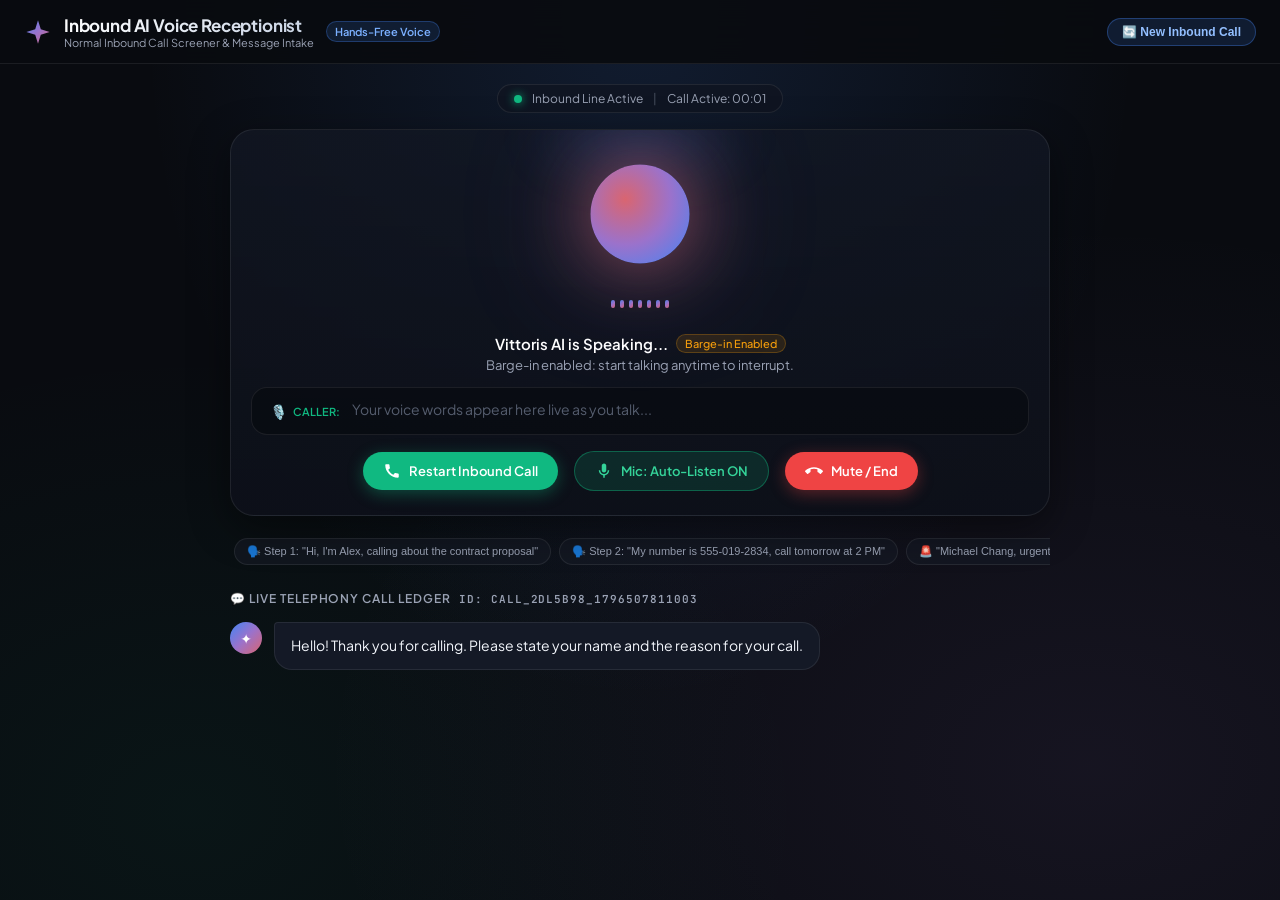
==== commit 3f0d23c8: "feat: streamline normal inbound receptionist flow asking name, reason, phone number, and callback ti" ====
--- a/frontend/index.html
+++ b/frontend/index.html
@@ -569,35 +569,16 @@
     <div class="brand">
       <div class="gemini-sparkle"></div>
       <div>
-        <div class="brand-title">Vittoris Inbound AI Voice Agent</div>
-        <div style="font-size: 11px; color: var(--text-muted);">Premade Telephony Screener for Google Voice</div>
+        <div class="brand-title">Inbound AI Voice Receptionist</div>
+        <div style="font-size: 11px; color: var(--text-muted);">Normal Inbound Call Screener & Message Intake</div>
       </div>
-      <div class="brand-tag">v2.4 Hands-Free</div>
+      <div class="brand-tag">Hands-Free Voice</div>
     </div>
 
     <div class="header-controls">
-      <!-- Google Voice Line / Caller ID Mode -->
-      <div class="config-pill">
-        <label>Line Caller ID:</label>
-        <select id="caller-id-select" class="config-select" onchange="onCallerIdOptionChange()">
-          <option value="+1 (555) 019-2834" selected>📞 Detected (+1 555-019-2834)</option>
-          <option value="+1 (415) 555-0199">📞 Detected (+1 415-555-0199)</option>
-          <option value="UNKNOWN">👤 Unknown / Private Line (Asks Number)</option>
-        </select>
-      </div>
-
-      <!-- Recipient Availability Target -->
-      <div class="config-pill">
-        <label>Vittoris Team:</label>
-        <select id="team-status-select" class="config-select" onchange="onTeamStatusChange(this.value)">
-          <option value="BUSY" selected>🔴 Busy (Takes Callback)</option>
-          <option value="AVAILABLE">🟢 Available (Live Transfer)</option>
-        </select>
-      </div>
-
       <!-- Reset / Brand New Caller -->
-      <button class="reset-btn" onclick="startFreshCallSession()" title="Treat as a brand new caller every time">
-        🔄 New Caller / Call Again
+      <button class="reset-btn" onclick="startFreshCallSession()" title="Start a fresh inbound call">
+        🔄 New Inbound Call
       </button>
     </div>
   </header>
@@ -606,7 +587,7 @@
     <!-- Active Telephony Banner -->
     <div class="call-status-banner">
       <div class="pulse-dot"></div>
-      <span id="call-line-badge">Google Voice Inbound Line Active: (555) 019-VITT</span>
+      <span id="call-line-badge">Inbound Line Active</span>
       <span style="opacity: 0.4;">|</span>
       <span id="call-timer-text">Call Active: 00:00</span>
     </div>
@@ -667,19 +648,16 @@
       </div>
     </div>
 
-    <!-- Quick Voice Simulation Chips (For Instant Testing / Fallback) -->
+    <!-- Quick Voice Simulation Chips: Clear 2-Step Inbound Dialogue Flow -->
     <div class="quick-voice-chips">
-      <button class="voice-chip" onclick="simulateSpokenTurn('Hi, my name is Alex and I am calling regarding the contract')">
-        🗣️ 1. "Hi, my name is Alex, calling about the contract"
+      <button class="voice-chip" onclick="simulateSpokenTurn('Hi, my name is Alex and I am calling regarding the contract proposal')">
+        🗣️ Step 1: "Hi, I'm Alex, calling about the contract proposal"
       </button>
-      <button class="voice-chip" onclick="simulateSpokenTurn('the best time would be tomorrow at 2 and my number is 555 019 2834')">
-        🗣️ 2. "Tomorrow at 2 and my number is 555 019 2834"
-      </button>
-      <button class="voice-chip" onclick="simulateSpokenTurn('the phone number is 55 50 19 28 34')">
-        🗣️ 3. "The phone number is 55 50 19 28 34"
+      <button class="voice-chip" onclick="simulateSpokenTurn('My number is 555-019-2834 and the best time to call is tomorrow at 2 PM')">
+        🗣️ Step 2: "My number is 555-019-2834, call tomorrow at 2 PM"
       </button>
       <button class="voice-chip" onclick="simulateSpokenTurn('This is Michael Chang, our cloud service is down urgent!')">
-        🚨 4. "Michael Chang, urgent outage!"
+        🚨 "Michael Chang, urgent service outage!"
       </button>
     </div>
   </main>
@@ -777,11 +755,6 @@
       document.getElementById('session-id-display').textContent = `ID: ${currentSessionId}`;
       document.getElementById('live-transcript-text').innerHTML = '<span class="live-transcript-placeholder">Your voice words appear here live as you talk...</span>';
 
-      const callerPhone = getSelectedCallerId();
-      if (callerPhone) {
-        callerEntities.phone = callerPhone;
-      }
-
       // Reset Call Timer
       clearInterval(callTimerInterval);
       callSeconds = 0;
@@ -794,9 +767,6 @@
       }, 1000);
 
       let url = `/api/call/start?session_id=${currentSessionId}`;
-      if (callerPhone) {
-        url += `&caller_phone=${encodeURIComponent(callerPhone)}`;
-      }
 
       fetch(url, { method: 'POST' })
         .then(res => res.json())
@@ -804,10 +774,7 @@
           botSpeak(data.bot_speech_response, data.extracted_entities);
         })
         .catch(() => {
-          // Fallback greeting if offline
-          const fallbackGreeting = callerPhone 
-            ? "Hello! Thank you for calling Vittoris. Please state your name and the reason for your call."
-            : "Hello! Thank you for calling Vittoris. Please state your name and the reason for your call.";
+          const fallbackGreeting = "Hello! Thank you for calling. Please state your name and the reason for your call.";
           botSpeak(fallbackGreeting, callerEntities);
         });
     }
@@ -1071,7 +1038,6 @@
         callerEntities.bestTime = timeMatch[0].trim();
       }
 
-      const teamStatus = document.getElementById('team-status-select').value;
       const name = callerEntities.name || "there";
       const reason = callerEntities.reason || "your call";
 
@@ -1084,26 +1050,24 @@
         } else if (callerEntities.name && !callerEntities.reason) {
           responseText = `Thank you, ${name}. Could you please state the reason for your call?`;
         } else {
-          responseText = `Hello! Thank you for calling Vittoris. Please state your name and the reason for your call.`;
-        }
-      } else if (teamStatus === 'AVAILABLE') {
-        responseText = `Thank you, ${name}. The Vittoris team is available right now. Please hold on while I connect your call directly to discuss ${reason}.`;
+          responseText = `Hello! Thank you for calling. Please state your name and the reason for your call.`;
+        }
       } else {
-        // Team is BUSY: Check phone and callback time
+        // Name and Reason collected: now ask for phone number & best callback time
         const hasPhone = Boolean(callerEntities.phone);
         const hasTime = Boolean(callerEntities.bestTime);
 
         if (hasPhone && hasTime) {
           const spokenPhone = formatNumbersForSpeech(callerEntities.phone);
-          responseText = `Thank you, ${name}. I have noted your number as ${spokenPhone}, and requested a callback for ${callerEntities.bestTime} regarding ${reason}. The Vittoris team has been notified and will reach back to you then. Have a wonderful day!`;
-          notification = `📱 [DISPATCHED TO Vittoris Team via Slack & SMS]\nCallback Request from ${name} (${callerEntities.phone}) for ${callerEntities.bestTime}.\nReason: ${reason}`;
+          responseText = `Thank you, ${name}. I have noted your number as ${spokenPhone}, and requested a callback for ${callerEntities.bestTime} regarding ${reason}. Our team has been notified and will reach back out to you then. Have a wonderful day!`;
+          notification = `📱 [DISPATCHED TO Team via Slack & SMS]\nCallback Request from ${name} (${callerEntities.phone}) for ${callerEntities.bestTime}.\nReason: ${reason}`;
         } else if (hasPhone && !hasTime) {
           const spokenPhone = formatNumbersForSpeech(callerEntities.phone);
-          responseText = `Thank you, ${name}. I have your phone number as ${spokenPhone}. What would be the best time or window for our team to reach back to you?`;
+          responseText = `Thank you, ${name}. I have your phone number as ${spokenPhone}. What would be the best time for our team to reach back out to you?`;
         } else if (!hasPhone && hasTime) {
-          responseText = `Thank you, ${name}. We will reach back ${callerEntities.bestTime}. Could you please provide the phone number our team should call you on?`;
+          responseText = `Thank you, ${name}. We will reach back ${callerEntities.bestTime}. Could you please provide the best phone number for our team to reach out to you on?`;
         } else {
-          responseText = `Thank you, ${name}. The Vittoris team is currently busy and unavailable to take your call right now. Could you please leave your phone number and the best time for our team to reach back to you?`;
+          responseText = `Thank you, ${name}. What is the best phone number and time for our team to reach back out to you?`;
         }
       }
 
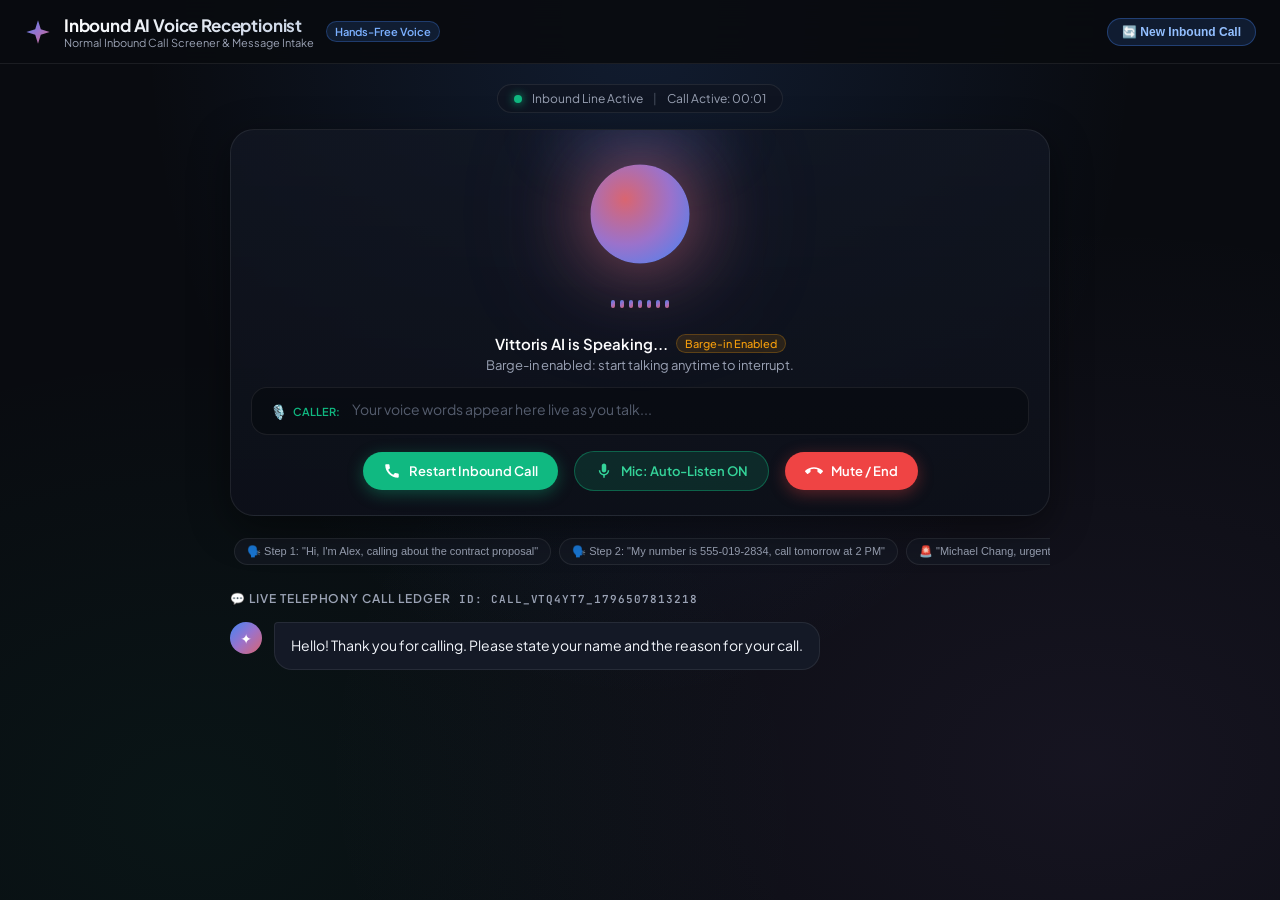
==== commit 22ae6772: "fix(nlp): add resilient reason extractor and conversational context to prevent repetition loop" ====
--- a/frontend/index.html
+++ b/frontend/index.html
@@ -1012,17 +1012,43 @@
     function processTurnClientSide(text) {
       const lower = text.toLowerCase();
 
-      // Extract Name
-      const nameMatch = text.match(/(?:my name is|name's|this is|i am|i'm)\s+([A-Za-z]+(?:\s+[A-Za-z]+){0,2})(?=\s+(?:calling|about|regarding|from|with|and|,|\.|$))/i)
+      // Extract Name (stop cleanly before 'calling', 'about', 'for', etc.)
+      const nameMatch = text.match(/(?:my name is|name's|this is|i am|i'm)\s+([A-Za-z]+(?:\s+[A-Za-z]+){0,2})(?=\s+(?:calling|about|regarding|for|from|with|and|,|\.|$))/i)
                      || text.match(/\b([A-Z][a-z]+\s+[A-Z][a-z]+)\s+(?:here|speaking)\b/i);
       if (nameMatch && (!callerEntities.name || /name|this is|i am/i.test(text))) {
         callerEntities.name = nameMatch[1].trim();
       }
 
-      // Extract Reason
-      const reasonMatch = text.match(/(?:calling regarding|calling about|calling to discuss|calling to|regarding|about)\s+([^.,;]+)/i);
-      if (reasonMatch && !callerEntities.reason) {
-        callerEntities.reason = reasonMatch[1].trim();
+      // Extract Reason across common spoken patterns
+      const reasonPatterns = [
+        /(?:the reason for the call is|reason for calling is|reason for the call is|reason is)\s+([^.,;]+)/i,
+        /(?:calling regarding|calling about|calling to discuss|calling to|calling for)\s+([^.,;]+)/i,
+        /(?:inquire about|follow up on|discuss|checking on|inquiry about|interested in)\s+([^.,;]+)/i,
+        /(?:i want to have|i want to|i need to|i'd like to|looking for|looking to)\s+([^.,;]+)/i,
+        /(?:regarding|about|for a|for an)\s+([A-Za-z0-9\s]{3,40})/i
+      ];
+
+      if (!callerEntities.reason) {
+        for (const pat of reasonPatterns) {
+          const m = text.match(pat);
+          if (m && m[1] && m[1].trim().length > 2) {
+            callerEntities.reason = m[1].trim();
+            break;
+          }
+        }
+      }
+
+      // Contextual reason capture: if caller was already prompted for reason, capture whatever they state
+      if (callerEntities.name && !callerEntities.reason) {
+        const clean = text.trim().replace(/[.!?]+$/, '');
+        if (!/^(hello|hi|hey|yes|no)$/i.test(clean) && clean.length > 2) {
+          const stripped = clean.replace(/^(?:the\s+)?reason\s+(?:for\s+(?:the\s+)?call\s+)?is\s+/i, '')
+                                .replace(/^i\s+(?:just\s+)?(?:want|need)\s+(?:to\s+)?/i, '')
+                                .trim();
+          if (stripped.length > 2) {
+            callerEntities.reason = stripped;
+          }
+        }
       }
 
       // Extract Phone (Robust multi-group / space extractor)
@@ -1048,7 +1074,11 @@
         if (!callerEntities.name && callerEntities.reason) {
           responseText = `Thank you for reaching out regarding ${reason}. May I please have your name before we continue?`;
         } else if (callerEntities.name && !callerEntities.reason) {
-          responseText = `Thank you, ${name}. Could you please state the reason for your call?`;
+          if (/^(hello|hi|hey)$/i.test(text.trim())) {
+            responseText = `Hello, ${name}! I'm listening. Could you please share the reason for your call so our team can assist you?`;
+          } else {
+            responseText = `Thank you, ${name}. Could you please state the reason for your call?`;
+          }
         } else {
           responseText = `Hello! Thank you for calling. Please state your name and the reason for your call.`;
         }
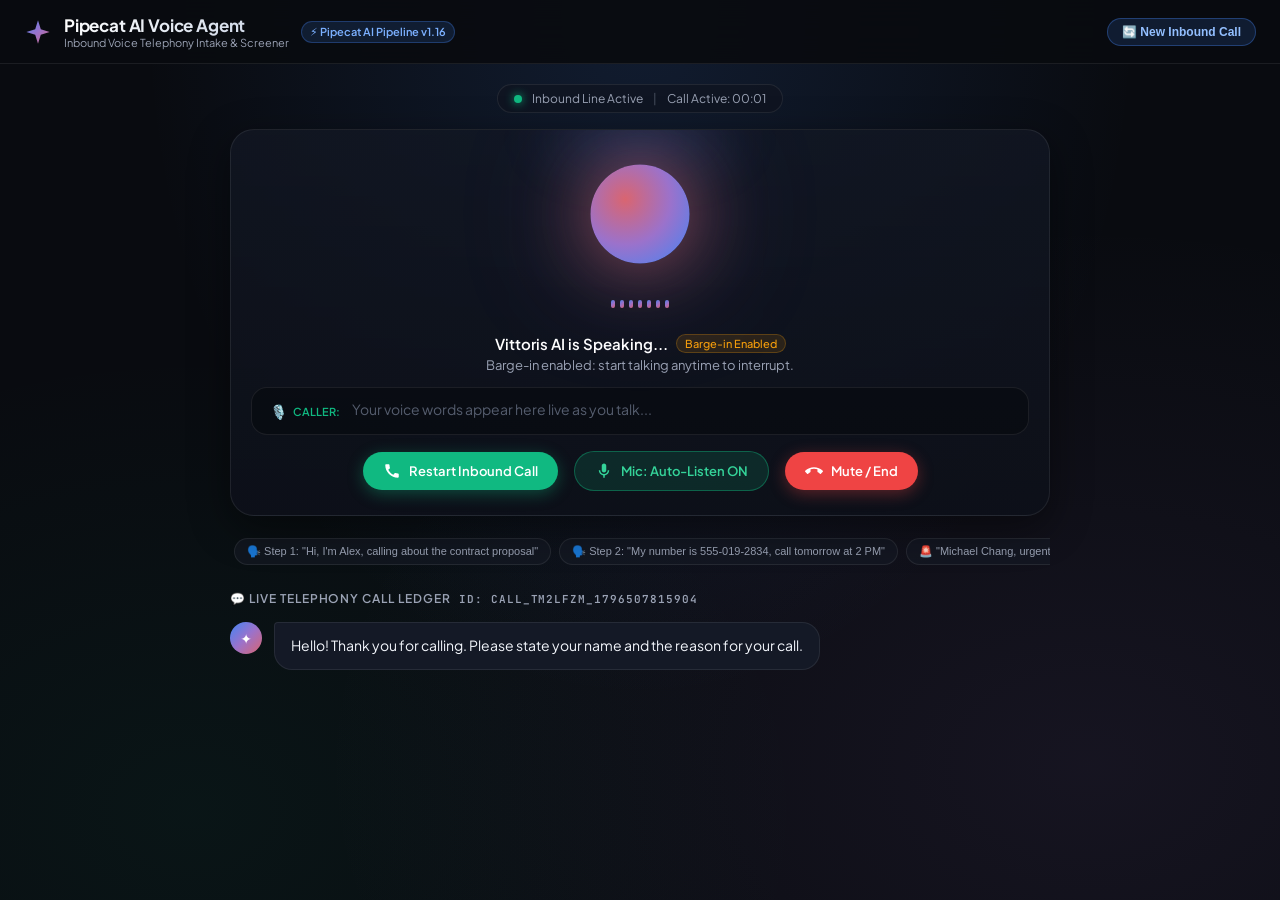
==== commit 392239b6: "feat(pipecat): integrate Pipecat AI pipeline v1.16 for voice agent orchestration, endpoints, and res" ====
--- a/frontend/index.html
+++ b/frontend/index.html
@@ -569,10 +569,10 @@
     <div class="brand">
       <div class="gemini-sparkle"></div>
       <div>
-        <div class="brand-title">Inbound AI Voice Receptionist</div>
-        <div style="font-size: 11px; color: var(--text-muted);">Normal Inbound Call Screener & Message Intake</div>
+        <div class="brand-title">Pipecat AI Voice Agent</div>
+        <div style="font-size: 11px; color: var(--text-muted);">Inbound Voice Telephony Intake & Screener</div>
       </div>
-      <div class="brand-tag">Hands-Free Voice</div>
+      <div class="brand-tag">⚡ Pipecat AI Pipeline v1.16</div>
     </div>
 
     <div class="header-controls">
@@ -766,7 +766,7 @@
         document.getElementById('call-timer-text').textContent = `Call Active: ${mins}:${secs}`;
       }, 1000);
 
-      let url = `/api/call/start?session_id=${currentSessionId}`;
+      let url = `/api/pipecat/start?session_id=${currentSessionId}`;
 
       fetch(url, { method: 'POST' })
         .then(res => res.json())
@@ -774,8 +774,15 @@
           botSpeak(data.bot_speech_response, data.extracted_entities);
         })
         .catch(() => {
-          const fallbackGreeting = "Hello! Thank you for calling. Please state your name and the reason for your call.";
-          botSpeak(fallbackGreeting, callerEntities);
+          fetch(`/api/call/start?session_id=${currentSessionId}`, { method: 'POST' })
+            .then(res => res.json())
+            .then(data => {
+              botSpeak(data.bot_speech_response, data.extracted_entities);
+            })
+            .catch(() => {
+              const fallbackGreeting = "Hello! Thank you for calling. Please state your name and the reason for your call.";
+              botSpeak(fallbackGreeting, callerEntities);
+            });
         });
     }
 
@@ -911,8 +918,8 @@
       document.getElementById('live-transcript-text').innerHTML = `<span style="color: #60a5fa;">Processing turn: "${callerSpeech}"...</span>`;
       setVisualState('processing', 'Processing...', 'Understanding inquiry & checking availability...');
 
-      // Dispatch to FastAPI Backend
-      fetch('/api/call/turn', {
+      // Dispatch to Pipecat AI Voice Pipeline Backend
+      fetch('/api/pipecat/turn', {
         method: 'POST',
         headers: { 'Content-Type': 'application/json' },
         body: JSON.stringify({
@@ -925,9 +932,24 @@
         document.getElementById('live-transcript-text').innerHTML = '<span class="live-transcript-placeholder">Your voice words appear here live as you talk...</span>';
         botSpeak(data.bot_speech_response, data.extracted_entities, data.notification_preview);
       })
-      .catch(err => {
-        console.warn('Backend turn failed, executing local state engine fallback', err);
-        processTurnClientSide(callerSpeech);
+      .catch(() => {
+        fetch('/api/call/turn', {
+          method: 'POST',
+          headers: { 'Content-Type': 'application/json' },
+          body: JSON.stringify({
+            session_id: currentSessionId,
+            speech_text: callerSpeech
+          })
+        })
+        .then(res => res.json())
+        .then(data => {
+          document.getElementById('live-transcript-text').innerHTML = '<span class="live-transcript-placeholder">Your voice words appear here live as you talk...</span>';
+          botSpeak(data.bot_speech_response, data.extracted_entities, data.notification_preview);
+        })
+        .catch(err => {
+          console.warn('Pipecat backend turn fallback to client-side pipeline', err);
+          processTurnClientSide(callerSpeech);
+        });
       });
     }
 
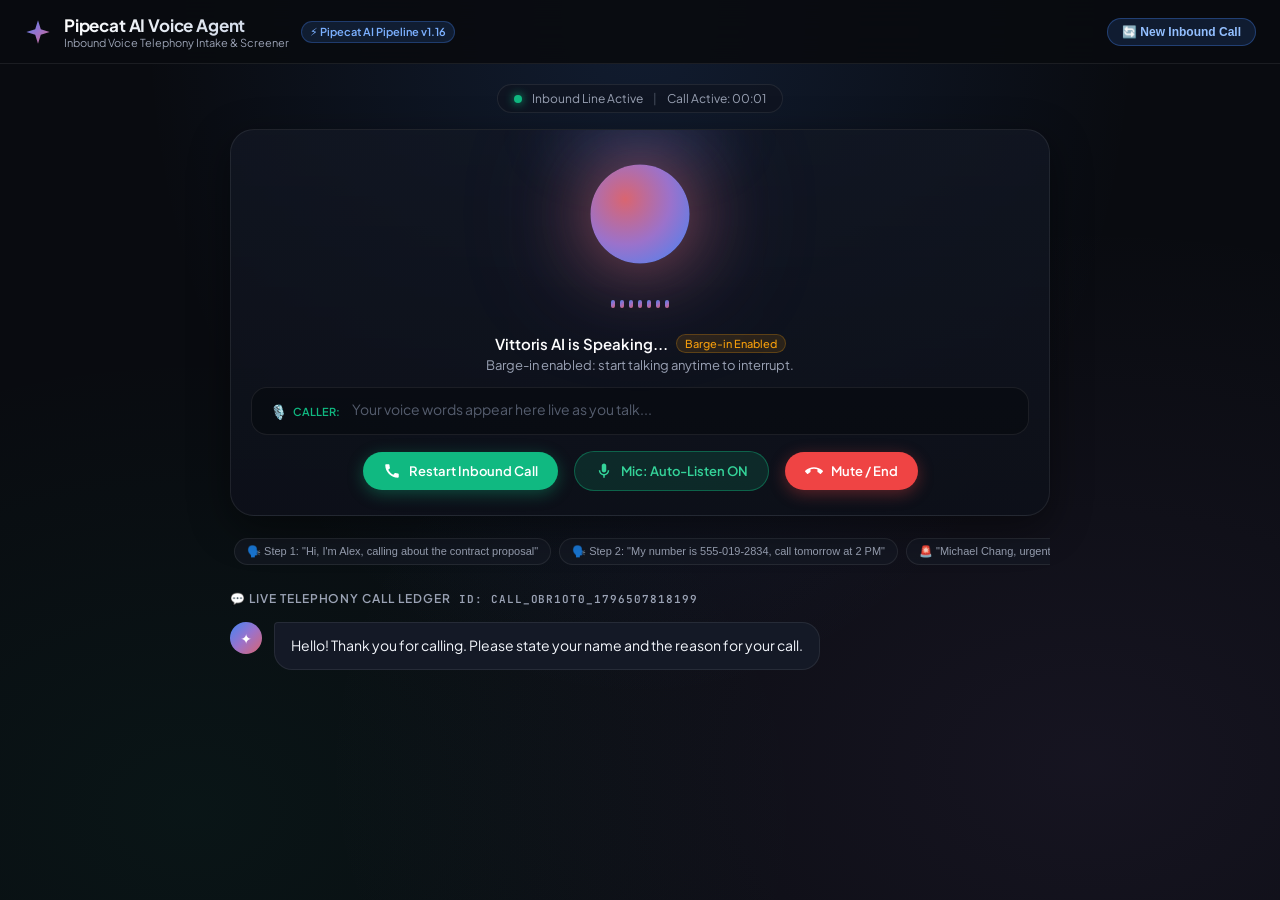
==== commit 4538e83f: "feat(pipecat): integrate Pipecat voice pipeline with contextual entity resolution and zero-loop hand" ====
--- a/frontend/index.html
+++ b/frontend/index.html
@@ -1014,18 +1014,18 @@
       }).join(' ');
 
       // Match after keywords
-      const kwMatch = normalized.match(/(?:phone|number|call|reach|contact)(?:\s+is|\s+at|\s+on)?\s*([+\d\s\-\(\)\.]{7,30})/i);
+      const kwMatch = normalized.match(/(?:phone|number|call|reach|contact)(?:\s+is|\s+at|\s+on)?\s*([+\d\s\-\(\)\.]{7,32})/i);
       if (kwMatch) {
         const digits = kwMatch[1].replace(/\D/g, '');
-        if (digits.length >= 10) return kwMatch[1].trim();
-      }
-
-      // Match any 10-15 digit string with spaces/hyphens
-      const digitSeqs = normalized.match(/(?:\+?\d[\d\s\-\(\)\.]{8,}\d)/g);
+        if (digits.length >= 7) return kwMatch[1].trim();
+      }
+
+      // Match any 7-16 digit string with spaces/hyphens
+      const digitSeqs = normalized.match(/(?:\+?\d[\d\s\-\(\)\.]{5,}\d)/g);
       if (digitSeqs) {
         for (const seq of digitSeqs) {
           const d = seq.replace(/\D/g, '');
-          if (d.length >= 10 && d.length <= 15) return seq.trim();
+          if (d.length >= 7 && d.length <= 16) return seq.trim();
         }
       }
       return null;
@@ -1077,6 +1077,11 @@
       const phoneFound = extractClientPhone(text);
       if (phoneFound) {
         callerEntities.phone = phoneFound;
+      } else if (!callerEntities.phone) {
+        const rawDigits = text.replace(/\D/g, '');
+        if (rawDigits.length >= 7 && rawDigits.length <= 16) {
+          callerEntities.phone = text.trim().replace(/[.!?]+$/, '');
+        }
       }
 
       // Extract Best Time
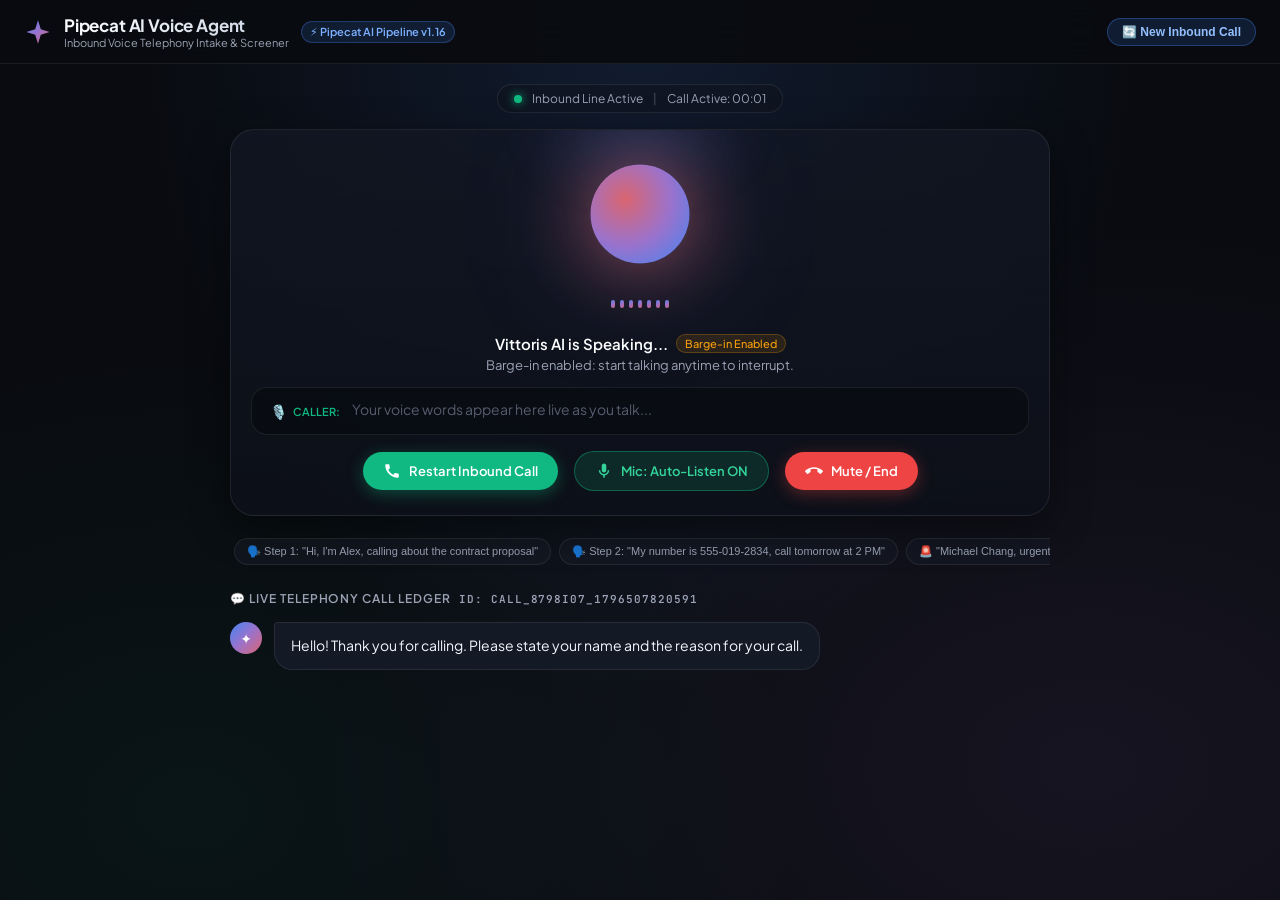
==== commit 31bef4c0: "feat(telephony): automatic call hang-up with disconnect tone upon callback dispatch and caller goodb" ====
--- a/frontend/index.html
+++ b/frontend/index.html
@@ -786,14 +786,60 @@
         });
     }
 
-    function hangUpCall() {
+    function playDisconnectTone() {
+      try {
+        const AudioCtx = window.AudioContext || window.webkitAudioContext;
+        if (!AudioCtx) return;
+        const ctx = new AudioCtx();
+        const osc = ctx.createOscillator();
+        const gain = ctx.createGain();
+        osc.type = 'sine';
+        osc.frequency.setValueAtTime(425, ctx.currentTime);
+        gain.gain.setValueAtTime(0.12, ctx.currentTime);
+        gain.gain.exponentialRampToValueAtTime(0.001, ctx.currentTime + 0.35);
+        osc.connect(gain);
+        gain.connect(ctx.destination);
+        osc.start();
+        osc.stop(ctx.currentTime + 0.35);
+      } catch (e) {
+        // AudioContext ignored
+      }
+    }
+
+    function appendHangUpNotice() {
+      const container = document.getElementById('turns-container');
+      if (!container) return;
+      const banner = document.createElement('div');
+      banner.style.textAlign = 'center';
+      banner.style.margin = '16px auto';
+      banner.style.padding = '8px 18px';
+      banner.style.borderRadius = '20px';
+      banner.style.background = 'rgba(239, 68, 68, 0.12)';
+      banner.style.border = '1px solid rgba(239, 68, 68, 0.3)';
+      banner.style.color = '#f87171';
+      banner.style.fontSize = '12px';
+      banner.style.fontWeight = '500';
+      banner.style.maxWidth = '420px';
+      banner.innerHTML = '📞 <strong>Call Hung Up</strong> • Intake Completed & Dispatched';
+      container.appendChild(banner);
+      window.scrollTo({ top: document.body.scrollHeight, behavior: 'smooth' });
+    }
+
+    function hangUpCall(autoEnded = false) {
       isCallActive = false;
       clearInterval(callTimerInterval);
       if (synth && synth.speaking) synth.cancel();
       stopListening();
 
-      setVisualState('idle', 'Call Ended', 'The inbound call has concluded. Tap "Restart Inbound Call" for a new caller.');
-      document.getElementById('call-timer-text').textContent = "Call Concluded";
+      if (autoEnded) {
+        playDisconnectTone();
+        setVisualState('idle', 'Call Concluded & Hung Up 📞', 'All details were recorded and dispatched. The AI has hung up the call.');
+        document.getElementById('call-timer-text').textContent = "Call Concluded (Hung Up)";
+        appendHangUpNotice();
+      } else {
+        setVisualState('idle', 'Call Ended', 'The inbound call has concluded. Tap "Call Vittoris Reception" to start a new caller session.');
+        document.getElementById('call-timer-text').textContent = "Call Concluded";
+      }
     }
 
     // --- Web Speech Recognition & Auto-Mic Start with Barge-in ---
@@ -930,7 +976,8 @@
       .then(res => res.json())
       .then(data => {
         document.getElementById('live-transcript-text').innerHTML = '<span class="live-transcript-placeholder">Your voice words appear here live as you talk...</span>';
-        botSpeak(data.bot_speech_response, data.extracted_entities, data.notification_preview);
+        const shouldHangUp = Boolean(data.hang_up || data.current_state === 'CALL_COMPLETED');
+        botSpeak(data.bot_speech_response, data.extracted_entities, data.notification_preview, shouldHangUp);
       })
       .catch(() => {
         fetch('/api/call/turn', {
@@ -944,7 +991,8 @@
         .then(res => res.json())
         .then(data => {
           document.getElementById('live-transcript-text').innerHTML = '<span class="live-transcript-placeholder">Your voice words appear here live as you talk...</span>';
-          botSpeak(data.bot_speech_response, data.extracted_entities, data.notification_preview);
+          const shouldHangUp = Boolean(data.hang_up || data.current_state === 'CALL_COMPLETED');
+          botSpeak(data.bot_speech_response, data.extracted_entities, data.notification_preview, shouldHangUp);
         })
         .catch(err => {
           console.warn('Pipecat backend turn fallback to client-side pipeline', err);
@@ -960,7 +1008,7 @@
     }
 
     // --- AI Voice Output with Auto-Mic Resumption & Barge-In Binding ---
-    function botSpeak(speechText, entities = null, notification = null) {
+    function botSpeak(speechText, entities = null, notification = null, shouldHangUp = false) {
       appendTurnToLedger('bot', speechText, entities, notification);
 
       setVisualState('speaking', 'Vittoris AI is Speaking...', 'Barge-in enabled: start talking anytime to interrupt.');
@@ -974,9 +1022,11 @@
         utterance.rate = 0.96; // Smooth, conversational pace
         utterance.pitch = 1.0;
 
-        // When the AI finishes speaking -> AUTOMATICALLY START THE MICROPHONE!
+        // When the AI finishes speaking
         utterance.onend = () => {
-          if (isCallActive && isMicEnabled) {
+          if (shouldHangUp) {
+            hangUpCall(true);
+          } else if (isCallActive && isMicEnabled) {
             setVisualState('listening', 'Listening to You...', 'Your microphone is active. Please state your details or questions.');
             startListeningSafely();
           } else {
@@ -985,7 +1035,9 @@
         };
 
         utterance.onerror = () => {
-          if (isCallActive && isMicEnabled) {
+          if (shouldHangUp) {
+            hangUpCall(true);
+          } else if (isCallActive && isMicEnabled) {
             startListeningSafely();
           }
         };
@@ -994,7 +1046,9 @@
       } else {
         // Fallback when speech synthesis is unsupported
         setTimeout(() => {
-          if (isCallActive && isMicEnabled) {
+          if (shouldHangUp) {
+            hangUpCall(true);
+          } else if (isCallActive && isMicEnabled) {
             startListeningSafely();
           }
         }, 1500);
@@ -1084,6 +1138,13 @@
         }
       }
 
+      // Check for caller hangup request / goodbye
+      if (/\b(bye|goodbye|hang up|hung up|that's all|that is all|end call)\b/i.test(text)) {
+        const farewell = `Thank you for calling${callerEntities.name ? ', ' + callerEntities.name : ''}. Have a wonderful day! Goodbye.`;
+        botSpeak(farewell, callerEntities, null, true);
+        return;
+      }
+
       // Extract Best Time
       const timeMatch = text.match(/(?:best time (?:is|to call(?: me)?(?: is)?|would be)|available)\s+([^.,;]+)/i)
                      || text.match(/(?:tomorrow|today|monday|tuesday|wednesday|thursday|friday)\s+(?:at\s+\d{1,2}(?::\d{2})?\s*(?:am|pm)?|morning|afternoon|evening)/i);
@@ -1096,6 +1157,7 @@
 
       let responseText = "";
       let notification = null;
+      let isHangUp = false;
 
       if (!callerEntities.name || !callerEntities.reason) {
         if (!callerEntities.name && callerEntities.reason) {
@@ -1116,8 +1178,9 @@
 
         if (hasPhone && hasTime) {
           const spokenPhone = formatNumbersForSpeech(callerEntities.phone);
-          responseText = `Thank you, ${name}. I have noted your number as ${spokenPhone}, and requested a callback for ${callerEntities.bestTime} regarding ${reason}. Our team has been notified and will reach back out to you then. Have a wonderful day!`;
+          responseText = `Thank you, ${name}. I have noted your number as ${spokenPhone}, and requested a callback for ${callerEntities.bestTime} regarding ${reason}. Our team has been notified and will reach back out to you then. Have a wonderful day! Goodbye.`;
           notification = `📱 [DISPATCHED TO Team via Slack & SMS]\nCallback Request from ${name} (${callerEntities.phone}) for ${callerEntities.bestTime}.\nReason: ${reason}`;
+          isHangUp = true;
         } else if (hasPhone && !hasTime) {
           const spokenPhone = formatNumbersForSpeech(callerEntities.phone);
           responseText = `Thank you, ${name}. I have your phone number as ${spokenPhone}. What would be the best time for our team to reach back out to you?`;
@@ -1128,7 +1191,7 @@
         }
       }
 
-      botSpeak(responseText, callerEntities, notification);
+      botSpeak(responseText, callerEntities, notification, isHangUp);
     }
 
     // --- UI Helper Functions ---
